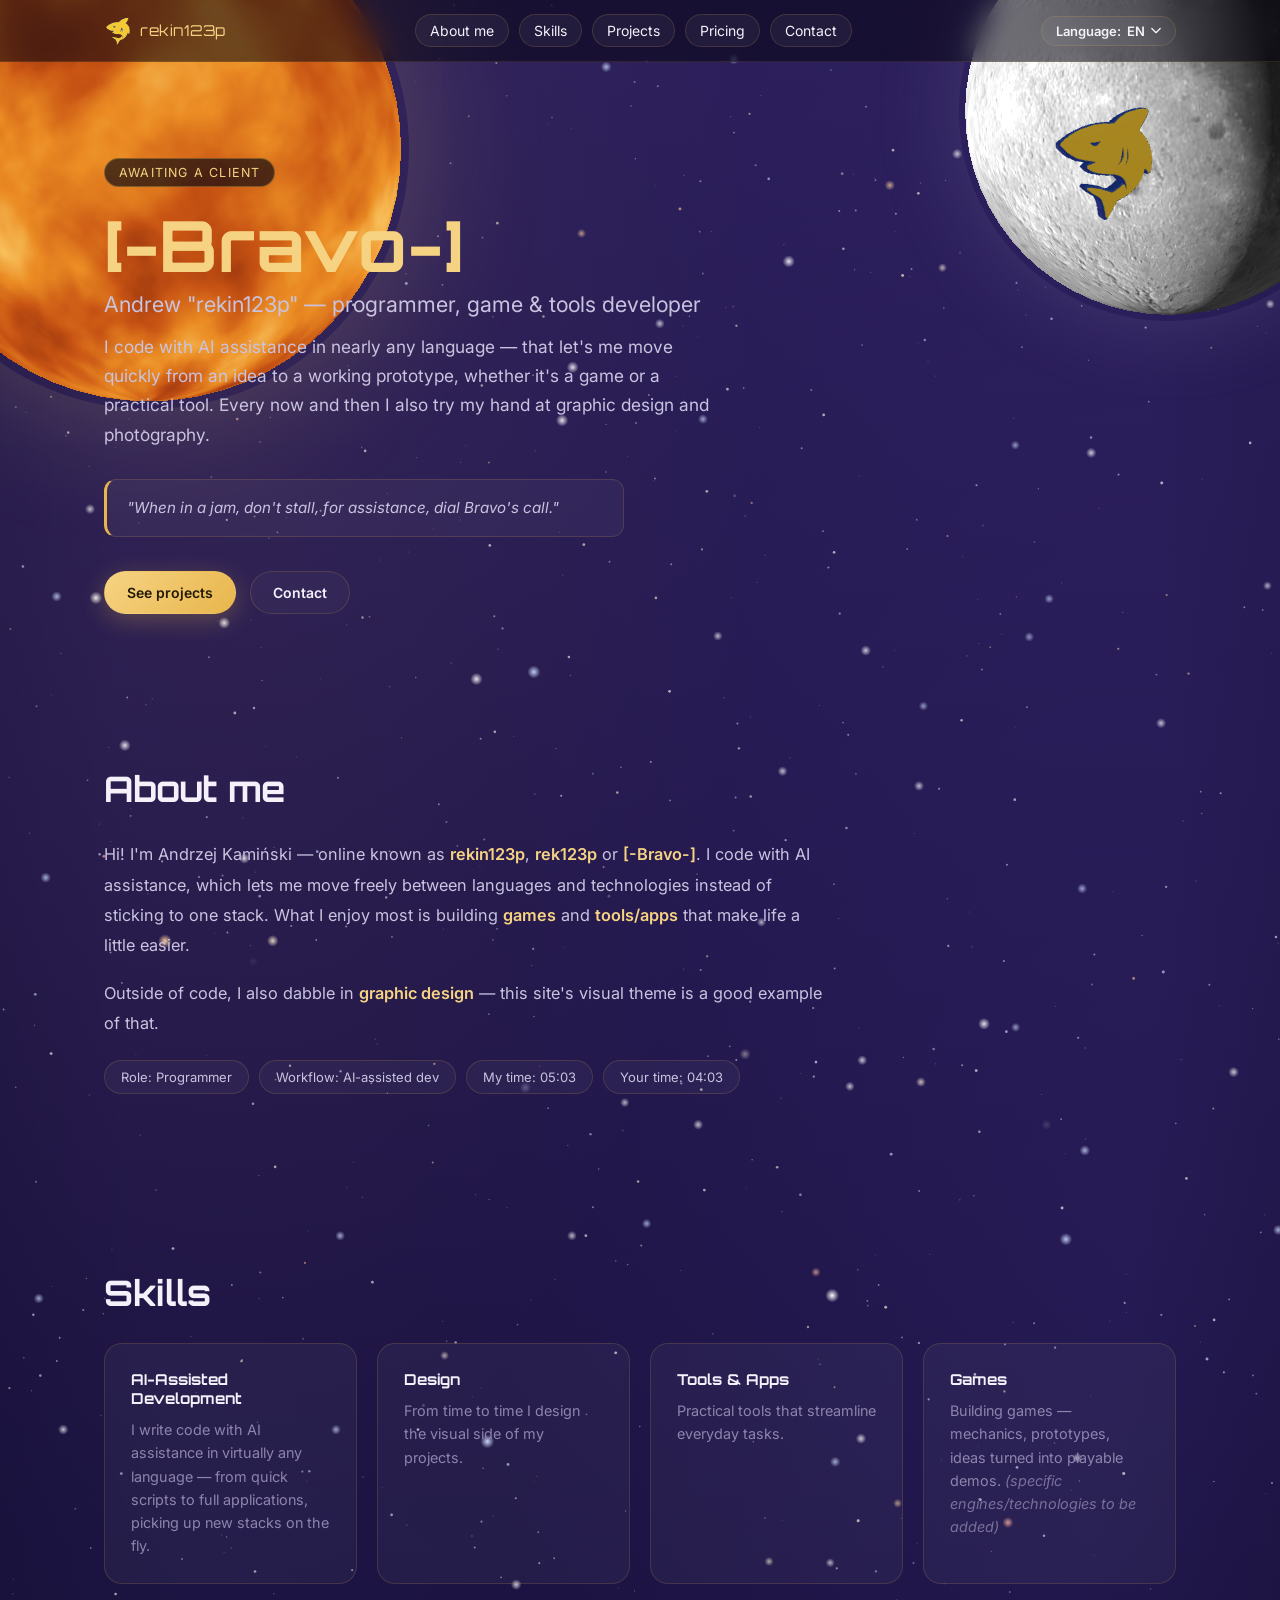
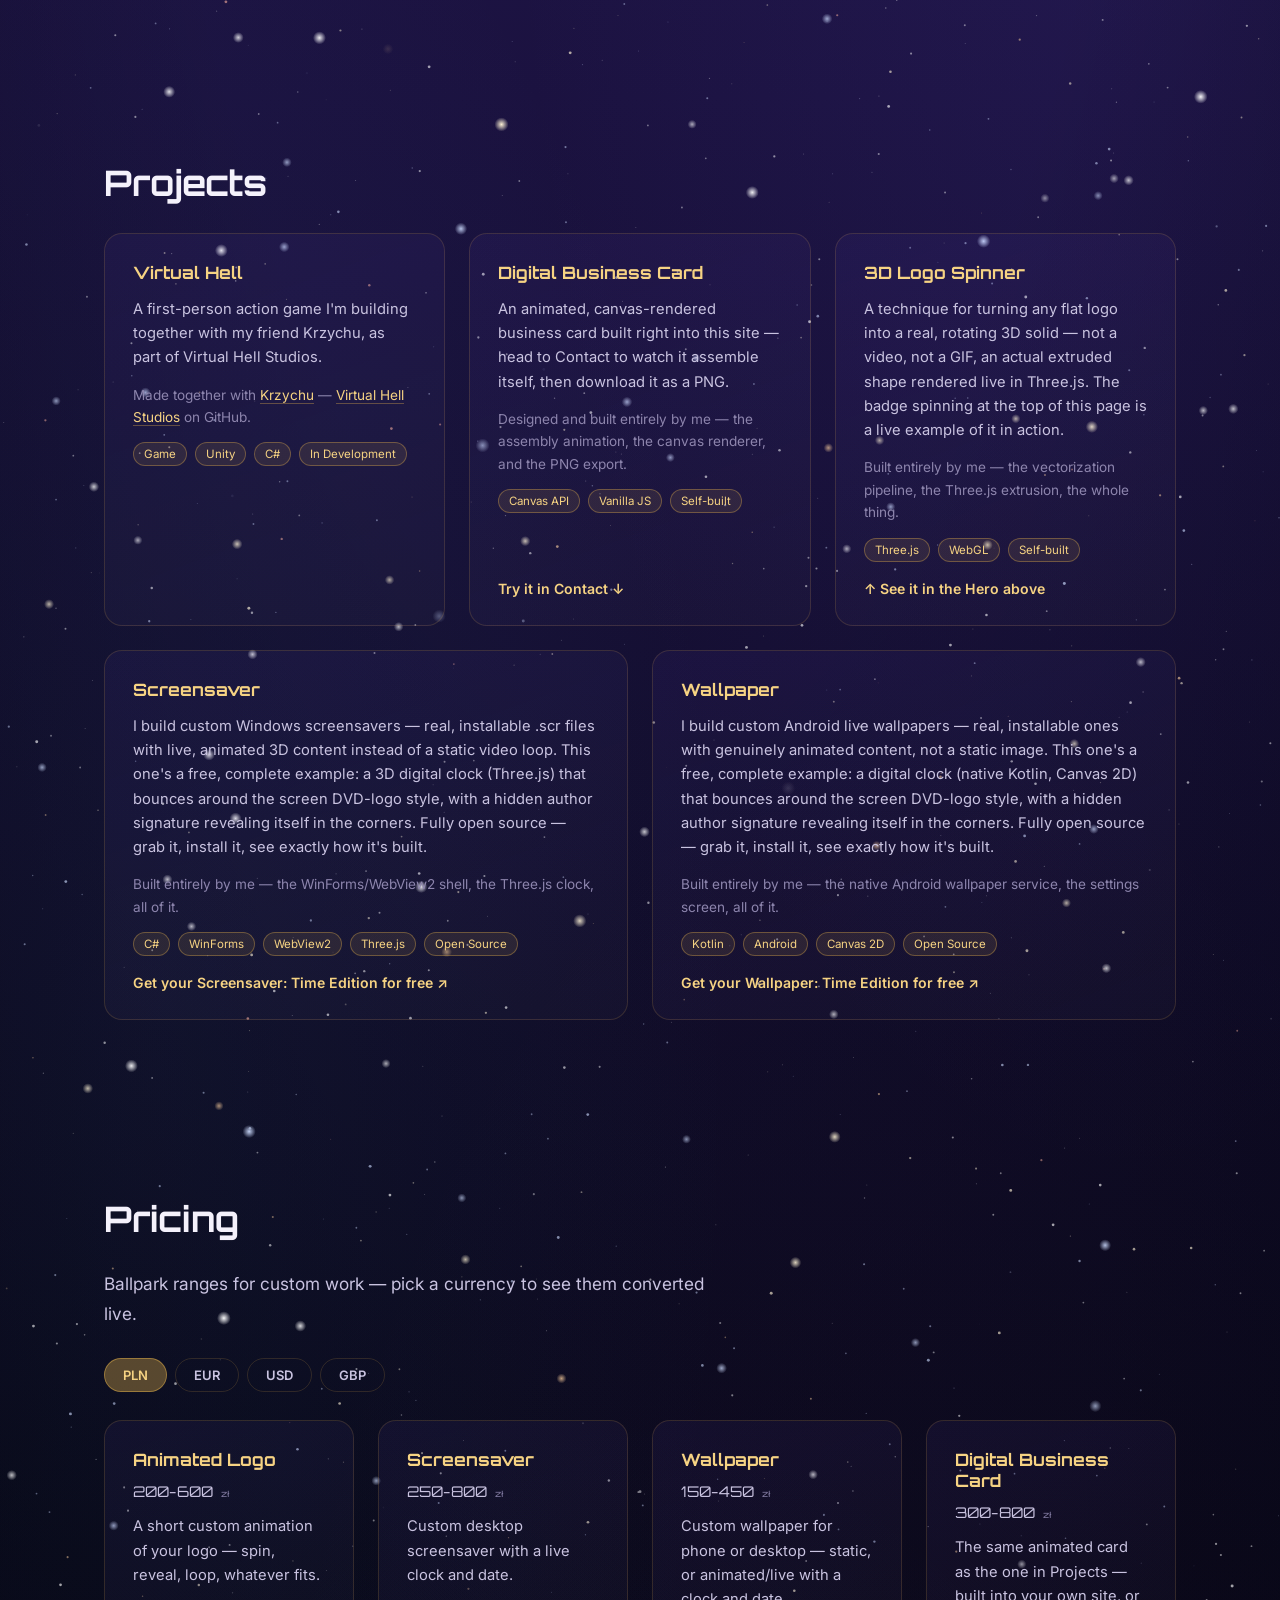
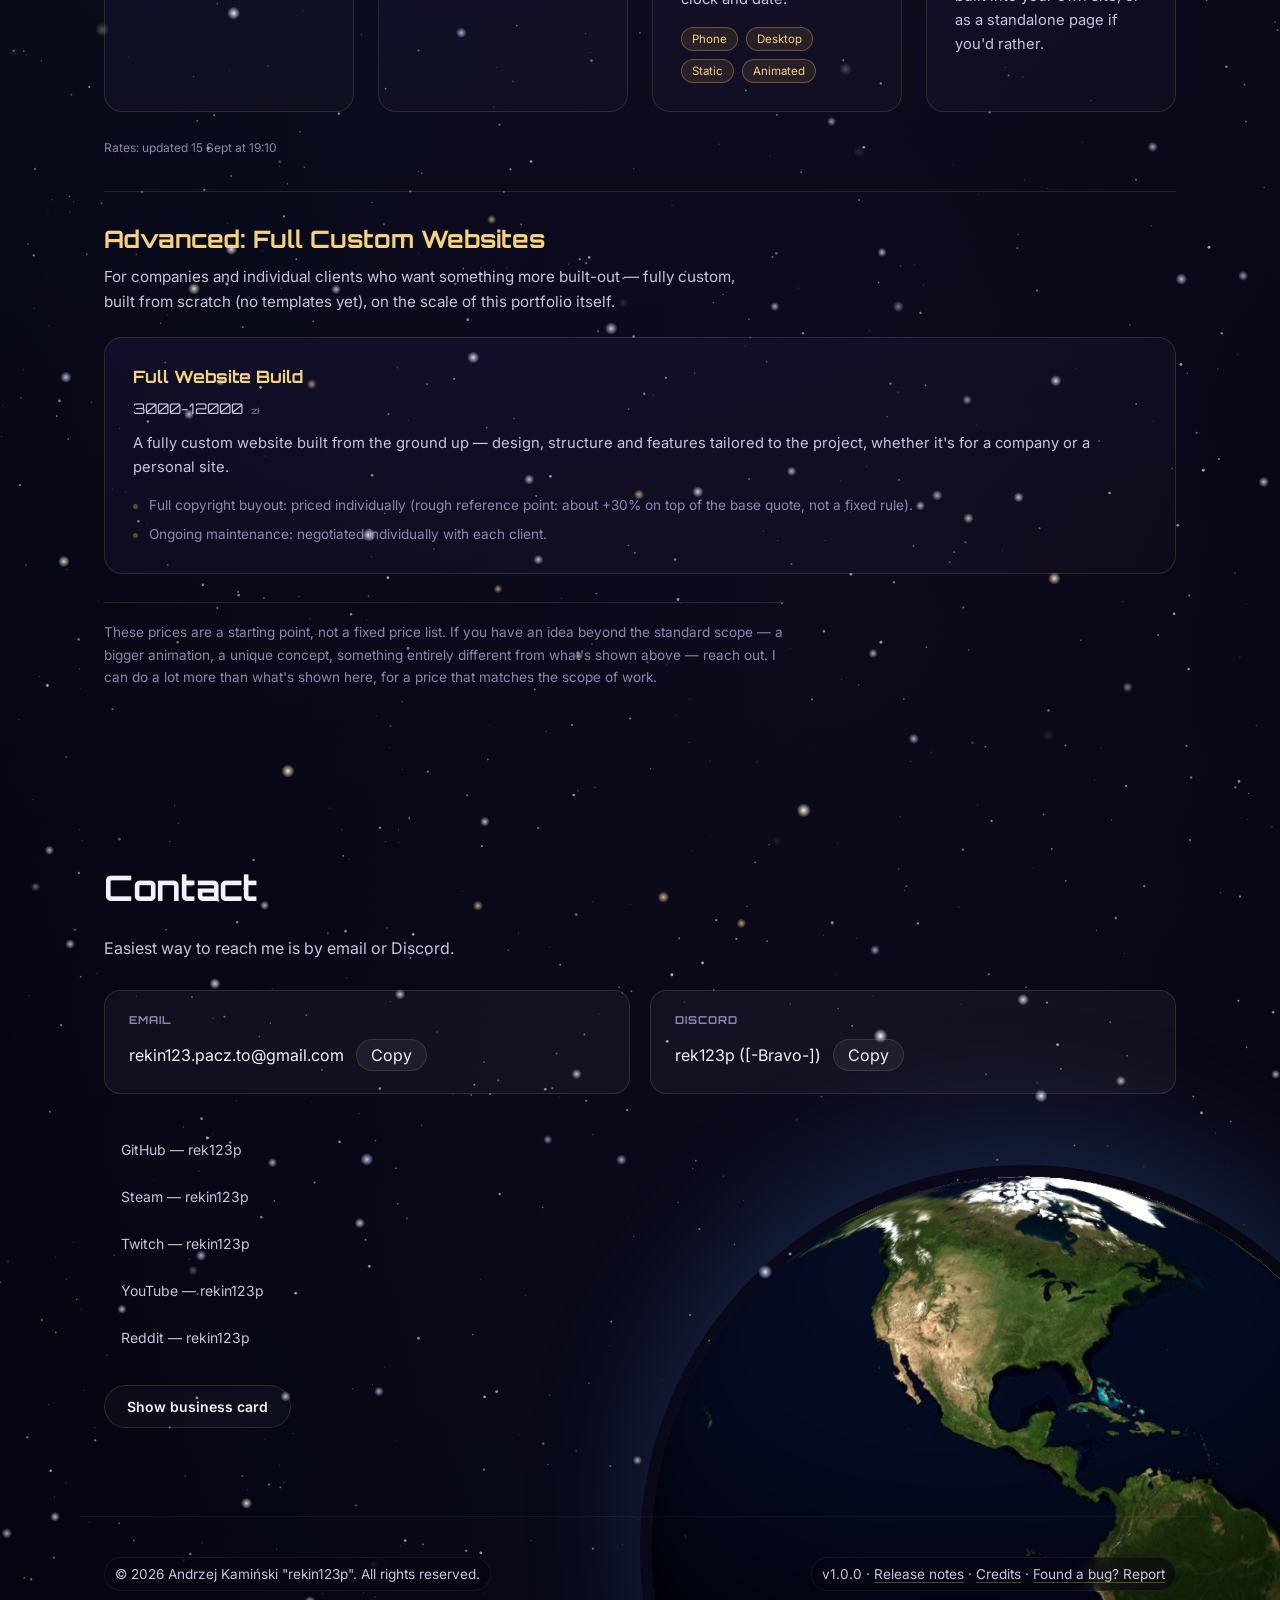
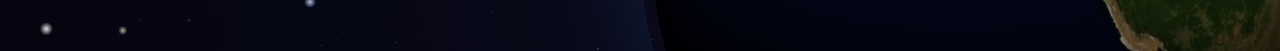
==== index.html @ ab38f577 "Initial commit: Portfolio v1.0.0" ====
<!DOCTYPE html>
<html lang="en">
<head>
    <meta charset="UTF-8" />
    <meta name="viewport" content="width=device-width, initial-scale=1" />
    <title>Portfolio - Andrzej Kamiński</title>

    <meta name="description" content="Andrzej Kamiński (rekin123p) — AI-assisted developer crafting games, tools, and custom animations. See projects, pricing, and get in touch." />

    <meta property="og:type" content="website" />
    <meta property="og:site_name" content="rekin123p" />
    <meta property="og:title" content="Portfolio - Andrzej Kamiński" />
    <meta property="og:description" content="Andrzej Kamiński (rekin123p) — AI-assisted developer crafting games, tools, and custom animations. See projects, pricing, and get in touch." />
    <meta property="og:url" content="TODO: docelowy URL Github Pages — uzupełnić przy wdrożeniu" />

    <meta name="twitter:card" content="summary" />
    <meta name="twitter:title" content="Portfolio - Andrzej Kamiński" />
    <meta name="twitter:description" content="Andrzej Kamiński (rekin123p) — AI-assisted developer crafting games, tools, and custom animations. See projects, pricing, and get in touch." />

    <link rel="preconnect" href="https://fonts.googleapis.com" />
    <link rel="preconnect" href="https://fonts.gstatic.com" />
    <link href="https://fonts.googleapis.com/css2?family=Orbitron:wght@500;700;800&family=Rubik:wght@500;700;800&family=Inter:wght@400;500;600;700&display=swap" rel="stylesheet" />

    <meta name="theme-color" content="#0b0a1e" />

    <link rel="icon" href="icons/favicon-32.png" sizes="32x32" type="image/png" />
    <link rel="icon" href="icons/favicon-64.png" sizes="64x64" type="image/png" />
    <link rel="apple-touch-icon" href="icons/apple-touch-icon.png" />

    <link rel="stylesheet" href="css/style.css" />
</head>
<body data-lang="en">

<div class="cosmic-bg" aria-hidden="true">
    <div class="cosmic-nebula"></div>
    <div class="cosmic-vignette"></div>
    <canvas class="cosmic-stars cosmic-stars--far"></canvas>
    <canvas class="cosmic-stars cosmic-stars-twinkle--far"></canvas>
    <canvas class="cosmic-stars cosmic-stars--mid"></canvas>
    <canvas class="cosmic-stars cosmic-stars-twinkle--mid"></canvas>
    <canvas class="cosmic-stars cosmic-stars--near"></canvas>
    <canvas class="cosmic-stars cosmic-stars-twinkle--near"></canvas>
    <div class="cosmic-sun"><div class="cosmic-sun__disc"></div><canvas class="cosmic-sun__webgl"></canvas></div>
    <div class="cosmic-moon"><div class="cosmic-moon__disc"></div><canvas class="cosmic-moon__webgl"></canvas></div>
    <div class="cosmic-earth"><div class="cosmic-earth__disc"></div><canvas class="cosmic-earth__webgl"></canvas></div>
</div>

<header>
    <nav>
        <div class="brand"><img src="icons/brand-logo.png" alt="" class="brand-icon" />rekin123p</div>
        <ul class="nav-links">
            <li><a href="#about" data-i18n="nav.about">About me</a></li>
            <li><a href="#skills" data-i18n="nav.skills">Skills</a></li>
            <li><a href="#projects" data-i18n="nav.projects">Projects</a></li>
            <li><a href="#pricing" data-i18n="nav.pricing">Pricing</a></li>
            <li><a href="#contact" data-i18n="nav.contact">Contact</a></li>
        </ul>
        <div class="lang-switch">
            <button id="langToggle" type="button" aria-haspopup="listbox" aria-expanded="false">
                <span data-i18n="nav.langLabel">Language:</span>
                <span id="langCurrent">EN</span>
                <svg class="lang-switch__caret" viewBox="0 0 12 8" aria-hidden="true">
                    <path d="M1 1l5 5 5-5" fill="none" stroke="currentColor" stroke-width="1.6" stroke-linecap="round" stroke-linejoin="round" />
                </svg>
            </button>
            <ul id="langMenu" class="lang-switch__menu" role="listbox" hidden></ul>
        </div>
    </nav>
</header>

<main>

    <section id="hero">
        <div class="hero-badge" aria-hidden="true">
            <canvas class="hero-badge__webgl"></canvas>
            <img class="hero-badge__fallback" src="icons/brand-logo.png" alt="" />
        </div>

        <span class="eyebrow" id="heroStatus" data-status="available" data-client="" data-client-url=""></span>

        <h1>
            [-Bravo-]
            <small data-i18n="hero.subtitle">Andrew "rekin123p" — programmer, game &amp; tools developer</small>
        </h1>

        <p class="lede" data-i18n="hero.lede">I code with AI assistance in nearly any language — that let's me move quickly from an idea to a working prototype, whether it's a game or a practical tool. Every now and then I also try my hand at graphic design and photography.</p>

        <blockquote class="quote-card">
            "When in a jam, don't stall, for assistance, dial Bravo's call."
        </blockquote>

        <div class="hero-actions">
            <a href="#projects" class="btn btn-primary" data-i18n="hero.ctaProjects"> See projects</a>
            <a href="#contact" class="btn btn-ghost" data-i18n="hero.ctaContact">Contact</a>
        </div>
    </section>

    <section id="about">
        <h2 data-i18n="about.heading">About me</h2>

        <p data-i18n="about.p1">Hi! I'm Andrzej Kamiński — online known as <strong>rekin123p</strong>, <strong>rek123p</strong> or <strong>[-Bravo-]</strong>. I code with AI assistance, which lets me move freely between languages and technologies instead of sticking to one stack. What I enjoy most is building <strong>games</strong> and <strong>tools/apps</strong> that make life a little easier.</p>

        <p data-i18n="about.p2">Outside of code, I also dabble in <strong>graphic design</strong> — this site's visual theme is a good example of that.</p>

        <ul class="stat-row">
            <li class="stat-chip" data-i18n="about.roleChip">Role: Programmer</li>
            <li class="stat-chip" data-i18n="about.workflowChip">Workflow: AI-assisted dev</li>
            <li class="stat-chip">
                <span data-i18n="about.myTimeLabel">My time:</span>
                <span id="myTime">—</span>
            </li>
            <li class="stat-chip">
                <span data-i18n="about.yourTimeLabel">Your time:</span>
                <span id="yourTime">—</span>
            </li>
        </ul>
    </section>

    <section id="skills">
        <h2 data-i18n="skills.heading">Skills</h2>

        <div class="skills-grid">
            <article class="skill-card">
                <h3 data-i18n="skills.ai.title">AI-Assisted Development</h3>
                <p data-i18n="skills.ai.desc">I write code with AI assistance in virtually any language — from quick scripts to full applications, picking up new stacks on the fly.</p>
            </article>

            <article class="skill-card">
                <h3 data-i18n="skills.design.title">Design</h3>
                <p data-i18n="skills.design.desc">From time to time I design the visual side of my projects.</p>
            </article>

            <article class="skill-card">
                <h3 data-i18n="skills.tools.title">Tools &amp; Apps</h3>
                <p data-i18n="skills.tools.desc">Practical tools that streamline everyday tasks.</p>
            </article>

            <article class="skill-card">
                <h3 data-i18n="skills.games.title">Games</h3>
                <p data-i18n="skills.games.desc">Building games — mechanics, prototypes, ideas turned into playable demos. <em>(specific engines/technologies to be added)</em></p>
            </article>
        </div>
    </section>

    <section id="projects">
        <h2 data-i18n="projects.heading">Projects</h2>

        <div class="projects-grid">
            <article class="project-card">
                <h3>Virtual Hell</h3>
                <p data-i18n="projects.virtualHell.desc">A first-person action game I'm building together with my friend Krzychu, as part of Virtual Hell Studios.</p>
                <p class="credit" data-i18n="projects.virtualHell.credit">Made together with <a href="https://trocheowojtku.rf.gd/" target="_blank" rel="noopener">Krzychu</a> — <a href="https://github.com/Virtual-Hell-Studios" target="_blank" rel="noopener">Virtual Hell Studios</a> on GitHub.</p>
                <ul class="tag-row">
                    <li class="tag" data-i18n="projects.virtualHell.tagGame">Game</li>
                    <li class="tag">Unity</li>
                    <li class="tag">C#</li>
                    <li class="tag" data-i18n="projects.virtualHell.tagStatus">In Development</li>
                </ul>
            </article>

            <article class="project-card">
                <h3 data-i18n="projects.bizCard.title">Digital Business Card</h3>
                <p data-i18n="projects.bizCard.desc">An animated, canvas-rendered business card built right into this site — head to Contact to watch it assemble itself, then download it as a PNG.</p>
                <p class="credit" data-i18n="projects.bizCard.credit">Designed and built entirely by me — the assembly animation, the canvas renderer, and the PNG export.</p>
                <ul class="tag-row">
                    <li class="tag">Canvas API</li>
                    <li class="tag">Vanilla JS</li>
                    <li class="tag" data-i18n="projects.bizCard.tagSelf">Self-built</li>
                </ul>
                <a href="#contact" class="project-card__cta" data-i18n="projects.bizCard.cta">Try it in Contact ↓</a>
            </article>

            <article class="project-card">
                <h3 data-i18n="projects.logoSpinner.title">3D Logo Spinner</h3>
                <p data-i18n="projects.logoSpinner.desc">A technique for turning any flat logo into a real, rotating 3D solid — not a video, not a GIF, an actual extruded shape rendered live in Three.js. The badge spinning at the top of this page is a live example of it in action.</p>
                <p class="credit" data-i18n="projects.logoSpinner.credit">Built entirely by me — the vectorization pipeline, the Three.js extrusion, the whole thing.</p>
                <ul class="tag-row">
                    <li class="tag">Three.js</li>
                    <li class="tag">WebGL</li>
                    <li class="tag" data-i18n="projects.logoSpinner.tagSelf">Self-built</li>
                </ul>
                <a href="#hero" class="project-card__cta" data-i18n="projects.logoSpinner.cta">↑ See it in the Hero above</a>
            </article>

            <article class="project-card">
                <h3 data-i18n="projects.screensaver.title">Screensaver</h3>
                <p data-i18n="projects.screensaver.desc">I build custom Windows screensavers — real, installable .scr files with live, animated 3D content instead of a static video loop. This one's a free, complete example: a 3D digital clock (Three.js) that bounces around the screen DVD-logo style, with a hidden author signature revealing itself in the corners. Fully open source — grab it, install it, see exactly how it's built.</p>
                <p class="credit" data-i18n="projects.screensaver.credit">Built entirely by me — the WinForms/WebView2 shell, the Three.js clock, all of it.</p>
                <ul class="tag-row">
                    <li class="tag">C#</li>
                    <li class="tag">WinForms</li>
                    <li class="tag">WebView2</li>
                    <li class="tag">Three.js</li>
                    <li class="tag" data-i18n="projects.screensaver.tagOpenSource">Open Source</li>
                </ul>
                <a href="https://github.com/rek123p/Screensaver-Time-edition---stock" target="_blank" rel="noopener" class="project-card__cta" data-i18n="projects.screensaver.cta"> Get your Screensaver: Time Edition for free ↗</a>
            </article>

            <article class="project-card">
                <h3 data-i18n="projects.wallpaper.title">Wallpaper</h3>
                <p data-i18n="projects.wallpaper.desc">I build custom Android live wallpapers — real, installable ones with genuinely animated content, not a static image. This one's a free, complete example: a digital clock (native Kotlin, Canvas 2D) that bounces around the screen DVD-logo style, with a hidden author signature revealing itself in the corners. Fully open source — grab it, install it, see exactly how it's built.</p>
                <p class="credit" data-i18n="projects.wallpaper.credit">Built entirely by me — the native Android wallpaper service, the settings screen, all of it.</p>
                <ul class="tag-row">
                    <li class="tag">Kotlin</li>
                    <li class="tag">Android</li>
                    <li class="tag">Canvas 2D</li>
                    <li class="tag" data-i18n="projects.wallpaper.tagOpenSource">Open Source</li>
                </ul>
                <a href="https://github.com/rek123p/Wallpaper-Time-Edition---stock" target="_blank" rel="noopener" class="project-card__cta" data-i18n="projects.wallpaper.cta">Get your Wallpaper: Time Edition for free ↗</a>
            </article>
        </div>
    </section>

    <section id="pricing">
        <h2 data-i18n="pricing.heading">Pricing</h2>
        <p class="lede" data-i18n="pricing.lede">Ballpark ranges for custom work — pick a currency to see them converted live.</p>

        <div class="currency-switch" role="group" aria-label="Currency">
            <button type="button" class="currency-btn is-active" data-currency="PLN">PLN</button>
            <button type="button" class="currency-btn" data-currency="EUR">EUR</button>
            <button type="button" class="currency-btn" data-currency="USD">USD</button>
            <button type="button" class="currency-btn" data-currency="GBP">GBP</button>
        </div>

        <div class="pricing-grid">
            <article class="pricing-card">
                <h3 data-i18n="pricing.logo.title">Animated Logo</h3>
                <p class="pricing-card__range" data-price-min="200" data-price-max="600">
                    <span class="price-min">200</span>-<span class="price-max">600</span> <span class="price-currency">zł</span>
                </p>
                <p data-i18n="pricing.logo.desc">A short custom animation of your logo — spin, reveal, loop, whatever fits.</p>
            </article>

            <article class="pricing-card">
                <h3 data-i18n="pricing.screensaver.title">Screensaver</h3>
                <p class="pricing-card__range" data-price-min="250" data-price-max="800">
                    <span class="price-min">250</span>-<span class="price-max">800</span> <span class="price-currency">zł</span>
                </p>
                <p data-i18n="pricing.screensaver.desc">Custom desktop screensaver with a live clock and date.</p>
            </article>

            <article class="pricing-card">
                <h3 data-i18n="pricing.wallpaper.title">Wallpaper</h3>
                <p class="pricing-card__range" data-price-min="150" data-price-max="450">
                    <span class="price-min">150</span>-<span class="price-max">450</span> <span class="price-currency">zł</span>
                </p>
                <p data-i18n="pricing.wallpaper.desc">Custom wallpaper for phone or desktop — static, or animated/live with a clock and date.</p>
                <ul class="tag-row">
                    <li class="tag" data-i18n="pricing.wallpaper.tagPhone">Phone</li>
                    <li class="tag" data-i18n="pricing.wallpaper.tagDesktop">Desktop</li>
                    <li class="tag" data-i18n="pricing.wallpaper.tagStatic">Static</li>
                    <li class="tag" data-i18n="pricing.wallpaper.tagAnimated">Animated</li>
                </ul>
            </article>

            <article class="pricing-card">
                <h3 data-i18n="pricing.bizCard.title">Digital Business Card</h3>
                <p class="pricing-card__range" data-price-min="300" data-price-max="800">
                    <span class="price-min">300</span>-<span class="price-max">800</span> <span class="price-currency">zł</span>
                </p>
                <p data-i18n="pricing.bizCard.desc">The same animated card as the one in Projects — built into your own site, or as a standalone page if you'd rather.</p>
            </article>
        </div>

        <p class="pricing-updated">
            <span data-i18n="pricing.updatedLabel">Rates:</span>
            <span id="pricingUpdated">—</span>
        </p>

        <div class="pricing-tier pricing-tier--advanced">
            <h3 class="pricing-tier__heading" data-i18n="pricing.advanced.heading">Advanced: Full Custom Websites</h3>
            <p class="pricing-tier__lede" data-i18n="pricing.advanced.lede">For companies and individual clients who want something more built-out — fully custom, built from scratch (no templates yet), on the scale of this portfolio itself.</p>

            <div class="pricing-grid">
                <article class="pricing-card">
                    <h3 data-i18n="pricing.webpage.title">Full Website Build</h3>
                    <p class="pricing-card__range" data-price-min="3000" data-price-max="12000">
                        <span class="price-min">3000</span>-<span class="price-max">12000</span> <span class="price-currency">zł</span>
                    </p>
                    <p data-i18n="pricing.webpage.desc">A fully custom website built from the ground up — design, structure and features tailored to the project, whether it's for a company or a personal site.</p>
                    <ul class="pricing-extras">
                        <li data-i18n="pricing.webpage.rights">Full copyright buyout: priced individually (rough reference point: about +30% on top of the base quote, not a fixed rule).</li>
                        <li data-i18n="pricing.webpage.maintenance">Ongoing maintenance: negotiated individually with each client.</li>
                    </ul>
                </article>
            </div>
        </div>

        <p class="pricing-disclaimer" data-i18n="pricing.disclaimer">These prices are a starting point, not a fixed price list. If you have an idea beyond the standard scope — a bigger animation, a unique concept, something entirely different from what's shown above — reach out. I can do a lot more than what's shown here, for a price that matches the scope of work.</p>
    </section>

    <section id="contact">
        <h2 data-i18n="contact.heading">Contact</h2>
        <p data-i18n="contact.lede">Easiest way to reach me is by email or Discord.</p>

        <div class="contact-grid">
            <div class="contact-item">
                <h3>Email</h3>
                <a href="mailto:rekin123.pacz.to@gmail.com">rekin123.pacz.to@gmail.com</a>
                <button class="copy-btn" type="button" data-copy="rekin123.pacz.to@gmail.com">
                    <span data-i18n="common.copy">Copy</span>
                </button>
            </div>
            <div class="contact-item">
                <h3>Discord</h3>
                <span><a href="https://discord.com/users/767630233926762526" target="_blank" rel="noopener">rek123p ([-Bravo-])</a></span>
                <button class="copy-btn" type="button" data-copy="rek123p">
                    <span data-i18n="common.copy">Copy</span>
                </button>
            </div>
        </div>

        <ul class="social-list">
            <li><a href="https://github.com/rek123p" target="_blank" rel="noopener">GitHub — rek123p</a></li>
            <li><a href="https://steamcommunity.com/profiles/76561199148926524/" target="_blank" rel="noopener">Steam — rekin123p</a></li>
            <li><a href="https://twitch.tv/rekin123p" target="_blank" rel="noopener">Twitch — rekin123p</a></li>
            <li><a href="https://youtube.com/@rekin123p" target="_blank" rel="noopener">YouTube — rekin123p</a></li>
            <li><a href="https://reddit.com/user/rekin123p" target="_blank" rel="noopener">Reddit — rekin123p</a></li>
        </ul>

        <button type="button" class="btn btn-ghost business-card-trigger" id="showCardBtn" data-i18n="contact.showCard">Show business card</button>
    </section>

</main>

<div class="card-modal" id="cardModal" hidden>
    <div class="card-modal__backdrop" data-card-close></div>
    <div class="card-modal__panel">
        <button type="button" class="card-modal__close" data-card-close aria-label="Close">&times;</button>

        <div class="biz-card" id="bizCard">
            <div class="biz-card__piece biz-card__bg"></div>
            <img class="biz-card__piece biz-card__logo" src="icons/icon-512.png" alt="">
            <div class="biz-card__piece biz-card__name">
                <span class="biz-card__fullname">Andrzej Kamiński</span>
                <span class="biz-card__handle">rekin123p</span>
            </div>
            <div class="biz-card__piece biz-card__contact">
                <span>+48 663 842 868</span>
                <span>rekin123.pacz.to@gmail.com</span>
                <span>Discord: rek123p</span>
            </div>
            <ul class="biz-card__piece biz-card__tags">
                <li data-i18n="card.tag.ai">AI-assisted dev</li>
                <li data-i18n="card.tag.tools">Tools &amp; apps</li>
                <li data-i18n="card.tag.design">Design &amp; motion</li>
                <li data-i18n="card.tag.games">Games</li>
            </ul>
        </div>

        <button type="button" class="btn btn-primary card-modal__download" id="downloadCardBtn" data-i18n="card.download">Download</button>
    </div>
</div>

<footer>
    <div class="footer-inner">
        <p>
            © <span id="year">2026</span> Andrzej Kamiński "rekin123p".
            <span data-i18n="footer.rights">All rights reserved.</span>
        </p>
        <p>
            <span class="footer-version">v1.0.0</span>
            ·
            <a href="changelog.html?project=site" data-i18n="footer.siteChangelog">Release notes</a>
            ·
            <a href="credits.html" data-i18n="footer.credits">Credits</a>
            ·
            <a href="#contact" data-i18n="footer.reportBug">Found a bug? Report</a>
        </p>
    </div>
</footer>

<script src="js/app.js"></script>
<script type="module" src="js/cosmic-webgl.js"></script>
<script src="js/shark-logo-shapes.js"></script>
<script type="module" src="js/shark-logo.js"></script>
</body>
</html>
---- css/style.css ----
:root {
    --bg-0: #060512;
    --bg-1: #0b0a1e;
    --bg-2: #1b1240;
    --bg-3: #2c1f5c;

    --gold: #e8b64c;
    --gold-bright: #f6d383;
    --gold-dim: rgba(232, 182, 76, 0.35);

    --text-0: #f4f1fb;
    --text-1: #c9c3e0;
    --text-2: #8d85ad;

    --card-bg: rgba(255, 255, 255, 0.04);
    --card-border: rgba(232, 182, 76, 0.16);
    --card-border-hover: rgba(232, 182, 76, 0.45);

    --font-head: "Orbitron", "Rubik", sans-serif;
    --font-body: "Inter", -apple-system, BlinkMacSystemFont, "Segoe UI", sans-serif;

    color-scheme: dark;
}

* {
    box-sizing: border-box;
    margin: 0;
    padding: 0;
}

html {
    scroll-behavior: smooth;
}

body {
    position: relative;
    font-family: var(--font-body);
    color: var(--text-0);
    min-height: 100vh;
    -webkit-font-smoothing: antialiased;
    background: linear-gradient(180deg, var(--bg-3) 0%, var(--bg-2) 35%, var(--bg-1) 65%, var(--bg-0) 100%);
}

/* =========================================================
   Cosmic background (sun / moon / stars / earth)
   Full-page-height layer, positioned behind all content.
   ========================================================= */

.cosmic-bg {
    position: absolute;
    top: 0;
    left: 0;
    right: 0;
    bottom: 0;
    z-index: -1;
    overflow: hidden;
    pointer-events: none;
}

/* Nebula — soft, low-opacity colour washes behind the stars. Breaks up the
   flat two-tone gradient with a bit of depth/richness, loosely tied to the
   nearby bodies (a warm wash near the sun's corner, cool blue near earth). */
.cosmic-nebula {
    position: absolute;
    top: 0;
    left: 0;
    width: 100%;
    height: 100%;
    background-image: radial-gradient(
        ellipse 60% 35% at 18% 8%,
        rgba(232, 182, 76, 0.05),
        transparent 70%
    ), radial-gradient(ellipse 70% 45% at 88% 26%, rgba(94, 74, 200, 0.1), transparent 70%),
    radial-gradient(ellipse 65% 40% at 12% 55%, rgba(56, 140, 168, 0.07), transparent 70%),
    radial-gradient(ellipse 80% 50% at 72% 82%, rgba(150, 70, 150, 0.06), transparent 70%),
    radial-gradient(ellipse 90% 55% at 50% 100%, rgba(60, 100, 200, 0.08), transparent 70%);
}

/* Vignette — very subtle darkening toward the far edges, so the space
   around the lit corners/content reads as endless dark rather than a flat
   painted backdrop. */
.cosmic-vignette {
    position: absolute;
    top: 0;
    left: 0;
    width: 100%;
    height: 100%;
    background: radial-gradient(
        ellipse 90% 70% at 50% 15%,
        transparent 45%,
        rgba(2, 2, 10, 0.4) 100%
    );
}

/* Sun — peeks from the top-left corner of the whole page. Outer element
   handles position/size/glow + a slow float; the inner disc carries the
   texture and rotates on its own (so the two motions don't fight over the
   same `transform`). */
.cosmic-sun {
    position: absolute;
    --d: clamp(260px, 42vw, 520px);
    top: calc(var(--d) * -0.214);
    left: calc(var(--d) * -0.214);
    width: var(--d);
    height: var(--d);
    border-radius: 50%;
    box-shadow: 0 0 140px rgba(246, 211, 131, 0.22);
    animation: cosmic-float 7s ease-in-out infinite,
    sun-pulse 5s ease-in-out infinite;
    will-change: transform;
}

.cosmic-sun__disc {
    position: absolute;
    inset: 0;
    border-radius: 50%;
    background-image: url("../data/images/sun.png");
    background-size: cover;
    background-position: center;
}

.cosmic-sun__webgl {
    position: absolute;
    inset: 0;
    width: 100%;
    height: 100%;
    border-radius: 50%;
    display: none;
}

/* Moon — peeks from the top-right corner, plae * faint craters */
.cosmic-moon {
    position: absolute;
    --d: clamp(200px, 34vw, 420px);
    top: calc(var(--d) * -0.235);
    right: calc(var(--d) * -0.235);
    width: var(--d);
    height: var(--d);
    border-radius: 50%;
    box-shadow: 0 0 90px rgba(200, 200, 230, 0.15);
    animation: cosmic-float 9s ease-in-out infinite -2s;
    will-change: transform;
}

.cosmic-moon__disc {
    position: absolute;
    inset: 0;
    border-radius: 50%;
    background-image: url("../data/images/moon.png");
    background-size: cover;
    background-position: center;
}

.cosmic-moon__webgl {
    position: absolute;
    inset: 0;
    width: 100%;
    height: 100%;
    border-radius: 50%;
    display: none;
}

/* Earth — peeks from the very bottom of the whole page */
.cosmic-earth {
    position: absolute;
    --d: clamp(340px, 60vw, 780px);
    bottom: calc(var(--d) * -0.367);
    left: 50%;
    width: var(--d);
    height: var(--d);
    border-radius: 50%;
    box-shadow: 0 -40px 120px rgba(70, 130, 220, 0.22);
    animation: earth-float 8s ease-in-out infinite -3s;
    will-change: transform;
}

.cosmic-earth__disc {
    position: absolute;
    inset: 0;
    border-radius: 50%;
    background-image: url("../data/images/earth.png");
    background-size: cover;
    background-position: center;
}

.cosmic-earth__webgl {
    position: absolute;
    inset: 0;
    width: 100%;
    height: 100%;
    border-radius: 50%;
    display: none;
}

/* Real 3D rendering (js/cosmic-webgl.js) — added once WebGL is confirmed
   working, so the sphere gets a live, correctly-lit rotation instead of a
   flat spinning photo.  Falls back to the __disc images above whenever
   WebGL isn't available, fails to init, or loses its context later. */
html.cosmic-webgl-active .cosmic-sun__webgl,
html.cosmic-webgl-active .cosmic-moon__webgl,
html.cosmic-webgl-active .cosmic-earth__webgl {
    display: block;
}

html.cosmic-webgl-active .cosmic-sun__disc,
html.cosmic-webgl-active .cosmic-moon__disc,
html.cosmic-webgl-active .cosmic-earth__disc {
    display: none;
}

/* Shared idle-motion keyframes for the three bodies. Rotation is slow
   enough (minutes per revolution) that the baked-in lighting direction
   never visibly drifts out of sync during a normal visit. */
@keyframes cosmic-float {
    0%,
    100% {
        transform: translateY(0);
    }
    50% {
        transform: translateY(-9px);
    }
}

@keyframes earth-float {
    0%,
    100% {
        transform: translateX(-50%) translateY(0);
    }
    50% {
        transform: translateX(-50%) translateY(-11px);
    }
}

@keyframes cosmic-spin {
    from {
        transform: rotate(0deg);
    }
    to {
        transform: rotate(360deg);
    }
}

@keyframes sun-pulse {
    0%,
    100% {
        box-shadow: 0 0 140px rgba(246, 211, 131, 0.22);
    }
    50% {
        box-shadow: 0 0 170px rgba(246, 211, 131, 0.32);
    }
}

/* Stars — three parallax depth layers, each split into a static canvas
   (drawn once, most of the stars) and a twinkle canvas (the small animated
   subset, redrawn on an interval) so the recurring redraw only ever
   touches the few stars that actually change. Sizing/position: full page
   height, same as .cosmic-bg itself. Drawn/managed by js/app.js. */
.cosmic-stars {
    position: absolute;
    top: 0;
    left: 0;
    width: 100%;
    height: 100%;
    display: block;
    will-change: transform;
}

/* Where supported, the scroll-position transform itself runs natively on
   the compositor (no JS involved per frame at all) via a scroll-linked
   CSS animation — js/app.js only computes the --parallax-end endpoint.
   Browsers without support keep the JS/rAF fallback in app.js instead. */
@supports (animation-timeline: scroll()) {
    .cosmic-stars {
        animation-name: star-parallax;
        animation-timeline: scroll(root block);
        animation-fill-mode:both;
        animation-timing-function: linear;
    }

    @keyframes star-parallax {
        from {
            transform: translateY(0);
        }
        to {
            transform: translateY(var(--parallax-end, 0px));
        }
    }
}

/* Browsers without native scroll-linked animations use the JS/rAF fallback
   in app.js instead (see CSS_PARALLAX_SUPPORTED there). That fallback needs
   `position: fixed` here so it can move these canvases with one full,
   self-contained transform per frame (see updateStarParallax()) instead of
   layering a JS-computed delta on top of the browser's own native scroll —
   mixing those two was the cause of the one-frame "seam" on old Firefox,
   since the native part moved instantly with scroll while the JS part
   lagged by up to a frame behind it. */
@supports not (animation-timeline: scroll()) {
    .cosmic-stars {
        position: fixed;
    }
}

a {
    color: inherit;
    text-decoration: none;
}

img {
    max-width: 100%;
    display: block;
}

/* Header / nav */

header {
    position: sticky;
    top: 0;
    z-index: 50;
    backdrop-filter: blur(14px);
    background: rgba(6, 5, 18, 0.55);
    border-bottom: 1px solid rgba(232, 182, 76, 0.12);
}

header nav {
    display: flex;
    align-items: center;
    justify-content: space-between;
    gap: 20px;
    max-width: 1120px;
    margin: 0 auto;
    padding: 14px 24px;
    flex-wrap: wrap;
}

.brand {
    display: flex;
    align-items: center;
    gap: 8px;
    font-family: var(--font-head);
    font-size: 15px;
    letter-spacing: 0.5px;
    color: var(--gold-bright);
}

.brand-icon {
    width: 28px;
    height: 28px;
    border-radius: 8px;
    object-fit: cover;
    flex-shrink: 0;
}

.nav-links {
    display: flex;
    gap: 10px;
    list-style: none;
    font-size: 14px;
}

.nav-links a {
    display: inline-block;
    padding: 7px 14px;
    border-radius: 999px;
    color: var(--text-0);
    background: rgba(255, 255, 255, 0.05);
    border: 1px solid var(--card-border);
    transition: color 0.2s, border-color 0.2s, background 0.2s;
}
.nav-links a:hover {
    color: var(--gold-bright);
    border-color: var(--card-border-hover);
    background: rgba(255, 255, 255, 0.08);
}

.lang-switch {
    position: relative;
}

#langToggle {
    display: inline-flex;
    align-items: center;
    gap: 6px;
    background: rgba(255, 255, 255, 0.04);
    border: 1px solid var(--card-border);
    color: var(--text-0);
    border-radius: 999px;
    padding: 6px 14px;
    font-family: var(--font-body);
    font-size: 13px;
    font-weight: 600;
    cursor: pointer;
    transition: border-color 0.2s, color 0.2s, background 0.2s;
}
#langToggle:hover {
    border-color: var(--card-border-hover);
    color: var(--gold-bright);
    background: rgba(255, 255, 255, 0.06);
}

.lang-switch__caret {
    width: 10px;
    height: 10px;
    transition: transform 0.15s ease;
}

#langToggle[aria-expanded="true"] .lang-switch__caret {
    transform: rotate(180deg);
}

.lang-switch__menu {
    position: absolute;
    top: calc(100% + 8px);
    right: 0;
    min-width: 140px;
    list-style: none;
    background: var(--bg-1);
    border: 1px solid var(--card-border);
    border-radius: 12px;
    padding: 6px;
    box-shadow: 0 12px 30px rgba(2, 2, 10, 0.45);
    z-index: 60;
}

.lang-switch__menu button {
    display: block;
    width: 100%;
    text-align: left;
    background: none;
    border: none;
    color: var(--text-1);
    font-family: var(--font-body);
    font-size: 13px;
    padding: 8px 10px;
    border-radius: 8px;
    cursor: pointer;
    transition: background 0.15s, color 0.15s;
}

.lang-switch__menu button:hover,
.lang-switch__menu button[aria-selected="true"] {
    background: rgba(232, 182, 76, 0.1);
    color: var(--gold-bright);
}

/* Hero */

#hero {
    position: relative;
    max-width: 1120px;
    margin: 0 auto;
    padding: 96px 24px 64px;
    overflow: hidden;
}

.hero-badge {
    position: absolute;
    top: 28px;
    right: 24px;
    width: clamp(84px, 12vw, 140px);
    height: clamp(84px, 12vw, 140px);
    z-index: 2;
}

.hero-badge__webgl {
    display: block;
    width: 100%;
    height: 100%;
}

.hero-badge__fallback {
    display: none;
    width: 100%;
    height: 100%;
    object-fit: contain;
}

.hero-badge--fallback .hero-badge__webgl {
    display: none;
}

.hero-badge--fallback .hero-badge__fallback {
    display: block;
    animation: hero-badge-spin 6s linear infinite;
}

@keyframes hero-badge-spin {
    from { transform: perspective(600px) rotateY(0deg); }
    to   { transform: perspective(600px) rotateY(360deg); }
}

@media (prefers-reduced-motion: reduce) {
    .hero-badge--fallback .hero-badge__fallback {
        animation: none;
    }
}

.eyebrow {
    display:inline-flex;
    align-items: center;
    gap: 8px;
    font-size: 12.5px;
    letter-spacing: 1.2px;
    text-transform: uppercase;
    color: var(--gold-bright);
    background: rgba(6, 5, 18, 0.65);
    border: 1px solid var(--gold-dim);
    padding: 6px 14px;
    border-radius: 999px;
    margin-bottom: 22px;
}

.eyebrow a {
    text-decoration: underline;
    text-decoration-color: var(--gold-dim);
    text-underline-offset: 2px;
}
.eyebrow a:hover {
    text-decoration-color: currentColor;
}

#hero h1 {
    font-family: var(--font-head);
    font-size: clamp(2.4rem, 6vw, 4.4rem);
    line-height: 1.05;
    margin: 0 0 16px;
    color: var(--gold-bright);
}

#hero h1 small {
    display: block;
    font-family: var(--font-body);
    font-size: clamp(1rem, 2.4vw, 1.35rem);
    color: var(--text-1);
    font-weight: 400;
    margin-top: 10px;
}

.lede {
    max-width: 620px;
    color: var(--text-1);
    font-size: 1.08rem;
    line-height: 1.7;
    margin-bottom: 30px;
}

.quote-card {
    max-width: 520px;
    background: var(--card-bg);
    border: 1px solid var(--card-border);
    border-left: 3px solid var(--gold);
    border-radius: 12px;
    padding: 16px 20px;
    margin-bottom: 34px;
    font-style: italic;
    color: var(--text-1);
    font-size: 0.95rem;
    line-height: 1.6;
}

.quote-card cite {
    display: block;
    margin-top: 6px;
    color: var(--gold-bright);
    font-style: normal;
    font-weight: 600;
}

.hero-actions {
    display: flex;
    flex-wrap: wrap;
    gap: 14px;
}

.btn {
    display: inline-flex;
    align-items: center;
    gap: 8px;
    padding: 12px 22px;
    border-radius: 999px;
    font-size: 14px;
    font-weight: 600;
    cursor: pointer;
    border: 1px solid transparent;
    transition: transform 0.15s ease, box-shadow 0.15s ease, background 0.15s ease, border-color 0.15s ease;
    font-family: var(--font-body);
}

.btn:active { transform: translateY(1px); }

.btn:disabled {
    opacity: 0.5;
    cursor: default;
    box-shadow: none;
    transform: none;
}

.btn-primary {
    background: linear-gradient(135deg, var(--gold-bright), var(--gold));
    color: #241a05;
    box-shadow: 0 6px 24px rgba(232, 182, 76, 0.28);
}
.btn-primary:hover {
    box-shadow: 0 8px 30px rgba(232, 182, 76, 0.45);
    transform: translateY(-1px);
}

.btn-ghost {
    background: rgba(255, 255, 255, 0.03);
    border-color: var(--card-border);
    color: var(--text-0);
}
.btn-ghost:hover {
    border-color: var(--card-border-hover);
    background: rgba(255, 255, 255, 0.06);
}

/* Section defaults (shared by about / skills / projects / contact) */

section {
    max-width: 1120px;
    margin: 0 auto;
    padding: 88px 24px;
}

section h2 {
    font-family: var(--font-head);
    font-size: clamp(1.6rem, 3.4vw, 2.2rem);
    color: var(--text-0);
    margin-bottom: 28px;
}

/* About */

#about p {
    color: var(--text-1);
    line-height: 1.85;
    font-size: 1.02rem;
    max-width: 720px;
    margin-bottom: 18px;
}

#about strong {
    color: var(--gold-bright);
    font-weight: 600;
}

.stat-row {
    display: flex;
    flex-wrap: wrap;
    gap: 10px;
    list-style: none;
    margin-top: 22px;
}

.stat-chip {
    background: var(--card-bg);
    border: 1px solid var(--card-border);
    border-radius: 999px;
    padding: 8px 16px;
    font-size: 13px;
    color: var(--text-1);
}

/* Skills */

.skills-grid {
    display: grid;
    grid-template-columns: repeat(auto-fit, minmax(230px, 1fr));
    gap: 20px;
}

.skill-card {
    background: var(--card-bg);
    border: 1px solid var(--card-border);
    border-radius: 18px;
    padding: 26px;
    transition: transform 0.2s, border-color 0.2s, box-shadow 0.2s;
}

.skill-card:hover {
    transform: translateY(-4px);
    border-color: var(--card-border-hover);
    box-shadow: 0 0 40px rgba(108, 79, 214, 0.2);
}

.skill-card h3 {
    font-family: var(--font-head);
    font-size: 15px;
    color: var(--text-0);
    margin-bottom: 10px;
}

.skill-card p {
    color: var(--text-2);
    font-size: 0.9rem;
    line-height: 1.6;
}

.skill-card a {
    display: inline-block;
    margin-top: 14px;
}

.skill-card em {
    color: var(--text-2);
    opacity: 0.8;
}

/* Projects */

.projects-grid {
    display: flex;
    flex-wrap: wrap;
    gap: 24px;
}

.project-card {
    background: linear-gradient(160deg, rgba(108, 79, 214, 0.08), rgba(255, 255, 255, 0.02));
    border: 1px solid var(--card-border);
    border-radius: 18px;
    padding: 28px;
    flex: 1 1 calc((100% - 48px) / 3); /* 48px = 2 gaps × 24px; update if gap changes */
    min-width: 280px;
    display: flex;
    flex-direction: column;
    gap: 14px;
    transition: transform 0.2s, border-color 0.2s, box-shadow 0.2s;
}

.project-card:hover {
    transform: translateY(-4px);
    border-color: var(--card-border-hover);
    box-shadow: 0 0 40px rgba(108, 79, 214, 0.2);
}

.project-card h3 {
    font-family: var(--font-head);
    font-size: 17px;
    color: var(--gold-bright);
}

.project-card p {
    color: var(--text-1);
    font-size: 0.92rem;
    line-height: 1.65;
}

.project-card .credit {
    color: var(--text-2);
    font-size: 0.85rem;
}

.project-card .credit a {
    color: var(--gold-bright);
    text-decoration: underline;
    text-decoration-color: var(--gold-dim);
    text-underline-offset: 3px;
}
.project-card .credit a:hover {
    text-decoration-color: var(--gold-bright);
}

.tag-row {
    display: flex;
    flex-wrap: wrap;
    gap: 8px;
    list-style: none;
}

.tag {
    font-size: 11.5px;
    padding: 4px 10px;
    border-radius: 999px;
    background: rgba(232, 182, 76, 0.1);
    border: 1px solid var(--gold-dim);
    color: var(--gold-bright);
}

.status-note {
    font-size: 12px;
    color: var(--text-2);
    margin-top: auto;
}

/* Pricing */

.currency-switch {
    display: flex;
    flex-wrap: wrap;
    gap: 8px;
    margin-bottom: 28px;
}

.currency-btn {
    font-family: var(--font-body);
    font-size: 13px;
    font-weight: 600;
    color: var(--text-1);
    background: transparent;
    border: 1px solid var(--card-border);
    border-radius: 999px;
    padding: 8px 18px;
    cursor: pointer;
    transition: border-color 0.2s, color 0.2s, background 0.2s;
}

.currency-btn:hover:not(:disabled) {
    border-color: var(--card-border-hover);
    color: var(--gold-bright);
}

.currency-btn.is-active {
    background: var(--gold-dim);
    border-color: var(--card-border-hover);
    color: var(--gold-bright);
}

.pricing-grid {
    display: grid;
    grid-template-columns: repeat(auto-fit, minmax(240px, 1fr));
    gap: 24px;
    margin-bottom: 28px;
}

.pricing-card {
    background: linear-gradient(160deg, rgba(108, 79, 214, 0.08), rgba(255, 255, 255, 0.02));
    border: 1px solid var(--card-border);
    border-radius: 18px;
    padding: 28px;
    display: flex;
    flex-direction: column;
    gap: 10px;
    transition: transform 0.2s, border-color 0.2s, box-shadow 0.2s;
}

.pricing-card:hover {
    transform: translateY(-4px);
    border-color: var(--card-border-hover);
    box-shadow: 0 0 40px rgba(108, 79, 214, 0.2);
}

.pricing-card h3 {
    font-family: var(--font-head);
    font-size: 17px;
    color: var(--gold-bright);
}

.pricing-card__range {
    font-family: var(--font-head);
    font-size: clamp(1.3rem, 3vw, 1.6rem);
    color: var(--text-0);
}

.pricing-card__range .price-currency {
    font-size: 0.6em;
    color: var(--text-2);
    margin-left: 4px;
}

.pricing-card p {
    color: var(--text-1);
    font-size: 0.92rem;
    line-height: 1.65;
}

.pricing-card .tag-row {
    margin-top: auto;
    padding-top: 6px;
}

.pricing-updated {
    color: var(--text-2);
    font-size: 12px;
    margin-top: 4px;
}

/* Pricing — "Advanced" tier: a second, more built-out row below the simple
   per-item pricing grid, for fully custom website builds. */

.pricing-tier {
    margin-top: 36px;
    padding-top: 32px;
    border-top: 1px solid var(--card-border);
}

.pricing-tier__heading {
    font-family: var(--font-head);
    font-size: clamp(1.2rem, 2.6vw, 1.5rem);
    color: var(--gold-bright);
    margin-bottom: 10px;
}

.pricing-tier__lede {
    color: var(--text-1);
    font-size: 0.95rem;
    line-height: 1.65;
    max-width: 640px;
    margin-bottom: 22px;
}

.pricing-extras {
    list-style: none;
    display: flex;
    flex-direction: column;
    gap: 8px;
    margin-top: auto;
    padding-top: 6px;
}

.pricing-extras li {
    position: relative;
    padding-left: 16px;
    color: var(--text-2);
    font-size: 0.85rem;
    line-height: 1.55;
}

.pricing-extras li::before {
    content: "";
    position: absolute;
    left: 0;
    top: 0.55rem;
    width: 5px;
    height: 5px;
    border-radius: 50%;
    background: var(--gold-dim);
}

.pricing-disclaimer {
    color: var(--text-2);
    font-size: 0.85rem;
    line-height: 1.65;
    max-width: 680px;
    margin-top: 18px;
    padding-top: 18px;
    border-top: 1px solid var(--card-border);
}

/* Contact */

#contact > p {
    color: var(--text-1);
    font-size: 1rem;
    margin-bottom: 32px;
}

.contact-grid {
    display: grid;
    grid-template-columns: repeat(auto-fit, minmax(220px, 1fr));
    gap: 20px;
    margin-bottom:36px;
}

.contact-item {
    background: var(--card-bg);
    border: 1px solid var(--card-border);
    border-radius: 16px;
    padding: 22px 24px;
    display: flex;
    align-items: center;
    gap: 12px;
    flex-wrap: wrap;
}

.contact-item h3 {
    font-family: var(--font-head);
    font-size: 11px;
    letter-spacing: 1px;
    text-transform: uppercase;
    color: var(--text-2);
    flex-basis: 100%;
}

.contact-item a,
.contact-item span { color: var(--text-0); font-size: 1rem; }
.contact-item a:hover { color: var(--gold-bright); }

.copy-btn {
    background: rgba(255, 255, 255, 0.05);
    border: 1px solid var(--card-border);
    color: var(--text-1);
    border-radius: 999px;
    padding: 5px 14px;
    font-size: 12px;
    font-family: var(--font-body);
    cursor: pointer;
    transition: border-color 0.2s, color 0.2s, background 0.2s;
}
.copy-btn:hover {
    border-color: var(--card-border-hover);
    color: var(--gold-bright);
    background: rgba(255, 255, 255, 0.08);
}

.social-list {
    list-style: none;
    display: flex;
    flex-direction: column;
    gap: 8px;
    max-width: 360px;
}

.social-list a {
    display: block;
    padding: 10px 16px;
    border-radius: 10px;
    color: var(--text-1);
    font-size: 14px;
    border: 1px solid transparent;
    transition: all 0.15s;
}
.social-list a:hover {
    background: rgba(255, 255, 255, 0.04);
    border-color: var(--card-border-hover);
    color: var(--gold-bright);
}

/* Footer */

footer {
    max-width: 1120px;
    margin: 0 auto;
    padding: 40px 24px 60px;
    border-top: 1px solid rgba(255, 255, 255, 0.05);
}

.footer-inner {
    display: flex;
    flex-wrap: wrap;
    justify-content: center;
    align-items: center;
    gap: 12px;
}

@media (min-width: 560px) {
    .footer-inner {
        justify-content: space-between;
    }
}

footer p {
    display: inline-block;
    color: var(--text-1);
    font-size: 0.85rem;
    background: rgba(6, 5, 18, 0.55);
    backdrop-filter: blur(10px);
    padding: 8px 10px;
    border-radius: 999px;
    border: 1px solid rgba(255, 255, 255, 0.06);
}

footer p a {
    color: var(--text-1);
    text-decoration: underline;
    text-decoration-color: var(--gold-dim);
    text-underline-offset: 3px;
}

footer p a:hover {
    color: var(--gold-bright);
}

/* Changelog page */

.back-link {
    display: inline-flex;
    align-items: center;
    gap: 6px;
    color: var(--text-2);
    font-size: 0.85rem;
    margin-bottom: 24px;
    transition: color 0.15s;
}

.back-link:hover {
    color: var(--gold-bright);
}

.section-tag {
    display: inline-block;
    font-family: var(--font-head);
    font-size: 11.5px;
    letter-spacing: 1.5px;
    text-transform: uppercase;
    color: var(--gold-bright);
    background: rgba(232, 182, 76, 0.1);
    border: 1px solid var(--gold-dim);
    border-radius: 999px;
    padding: 5px 14px;
    margin-bottom: 14px;
}

#changelog h1 {
    font-family: var(--font-head);
    font-size: clamp(1.8rem, 4vw, 2.6rem);
    color: var(--text-0);
    margin-bottom: 40px;
}

#changelog h1 #projectName {
    color: var(--gold-bright);
}

.changelog-list {
    display: flex;
    flex-direction: column;
    gap: 20px;
}

.changelog-entry {
    background: linear-gradient(160deg, rgba(108, 79, 214, 0.16), rgba(10, 8, 20, 0.55));
    border: 1px solid var(--card-border);
    border-radius: 18px;
    padding: 24px 28px;
}

.changelog-entry h2 {
    display: flex;
    align-items: baseline;
    flex-wrap: wrap;
    gap: 10px 14px;
    font-family: var(--font-head);
    font-size: 25px;
    margin-bottom: 14px;
}

.changelog-version {
    color: var(--gold-bright);
}

.changelog-date {
    font-family: var(--font-body);
    font-weight: 400;
    font-size: 0.82rem;
    color: var(--text-2);
}

.changelog-category {
    font-family: var(--font-head);
    font-size: 15px;
    letter-spacing: 0.6px;
    text-transform: uppercase;
    color: var(--gold-bright);
    margin-top: 22px;
    margin-bottom: 10px;
}

.changelog-category:first-of-type {
    margin-top: 0;
}

.changelog-changes {
    list-style: none;
    display: flex;
    flex-direction: column;
    gap: 8px;
}

.changelog-changes li {
    position: relative;
    padding-left: 18px;
    color: var(--text-1);
    font-size: 0.92rem;
    line-height: 1.6;
}

.changelog-changes li::before {
    content: "";
    position: absolute;
    left: 0;
    top: 0.65rem;
    width: 6px;
    height: 6px;
    border-radius: 50%;
    background: var(--gold);
}

.changelog-note {
    text-align: center;
    color: var(--text-2);
    font-size: 0.9rem;
    padding: 40px 0;
}

/* Projects — "Digital Business Card" card's own CTA link */

.project-card__cta {
    align-self: flex-start;
    margin-top: auto;
    padding-top: 4px;
    color: var(--gold-bright);
    font-size: 0.88rem;
    font-weight: 600;
}
.project-card__cta:hover {
    text-decoration: underline;
    text-decoration-color: var(--gold-dim);
}

/* Contact — button that open the business card modal */

.business-card-trigger {
    margin-top: 28px;
}

/* Business card modal + assembly animation */

.card-modal {
    position: fixed;
    inset: 0;
    z-index: 100;
    display: flex;
    align-items: center;
    justify-content: center;
    padding: 24px;
}
.card-modal[hidden] {
    display: none;
}

.card-modal__backdrop {
    position: absolute;
    inset: 0;
    background: rgba(6, 5, 18, 0.8);
    backdrop-filter: blur(4px);
}

.card-modal__panel {
    position: relative;
    z-index: 1;
    display: flex;
    flex-direction: column;
    align-items: center;
    gap: 26px;
    width: 100%;
    max-width: 480px;
}

.card-modal__close {
    position: absolute;
    top: -44px;
    right: 0;
    background: none;
    border: none;
    color: var(--text-0);
    font-size: 30px;
    line-height: 1;
    cursor: pointer;
    padding: 6px;
}
.card-modal__close:hover {
    color: var(--gold-bright);
}

.biz-card {
    position: relative;
    width: 100%;
    aspect-ratio: 7 / 4;
    border-radius: 18px;
}

.biz-card__piece {
    opacity: 0;
    transition: transform 0.7s cubic-bezier(0.2, 0.8, 0.2, 1), opacity 0.7s ease;
}

/* Each piece starts off-screen-ish in its own direction; .is-assembling
   (toggled by js/app.js when the modal opens) clears every transform back
   to rest at the same time, staggered per piece via transition-delay below
   — that stagger, not the start position, is what makes it read as
   "assembling" rather than a single fade-in. */
.biz-card__bg {
    position: absolute;
    inset: 0;
    background: linear-gradient(135deg, var(--bg-3), var(--bg-1));
    border: 1px solid var(--card-border);
    border-radius: 18px;
    transform: scale(0.55);
}

.biz-card__logo {
    position: absolute;
    top: 6%;
    left: 6%;
    width: 15%;
    aspect-ratio: 1;
    object-fit: contain;
    transform: translate(-140px, -90px) rotate(-35deg);
}

.biz-card__name {
    position: absolute;
    top: 6%;
    right: 6%;
    text-align: right;
    transform: translate(150px, -70px);
}
.biz-card__fullname {
    display: block;
    font-family: var(--font-head);
    color: var(--gold-bright);
    font-size: clamp(1rem, 3.4vw, 1.35rem);
}
.biz-card__handle {
    display: block;
    font-family: var(--font-body);
    font-size: 0.8rem;
    color: var(--text-1);
    margin-top: 2px;
}

.biz-card__contact {
    position: absolute;
    left: 6%;
    bottom: 22%;
    display: flex;
    flex-direction: column;
    gap: 4px;
    font-size: clamp(0.72rem, 2vw, 0.86rem);
    color: var(--text-1);
    transform: translate(-110px, 70px);
}

.biz-card__tags {
    position: absolute;
    left: 6%;
    right: 6%;
    bottom: 6%;
    display: flex;
    flex-wrap: wrap;
    gap: 6px;
    list-style: none;
    transform: translateY(90px);
}
.biz-card__tags li {
    font-size: clamp(0.6rem, 1.6vw, 0.7rem);
    padding: 3px 9px;
    border-radius: 999px;
    background: rgba(232, 182, 76, 0.1);
    border: 1px solid var(--gold-dim);
    color: var(--gold-bright);
}

.biz-card.is-assembling .biz-card__piece {
    opacity: 1;
    transform: none;
}
.biz-card.is-assembling .biz-card__bg { transition-delay: 0s; }
.biz-card.is-assembling .biz-card__logo { transition-delay: 0.15s; }
.biz-card.is-assembling .biz-card__name { transition-delay: 0.3s; }
.biz-card.is-assembling .biz-card__contact { transition-delay: 0.45s; }
.biz-card.is-assembling .biz-card__tags { transition-delay: 0.6s; }

.card-modal__download {
    opacity: 0;
    transform: translateY(-14px);
    transition: opacity 0.4s ease, transform 0.4s ease;
    pointer-events: none;
}
.card-modal__download.visible {
    opacity: 1;
    transform: translateY(0);
    pointer-events: auto;
}
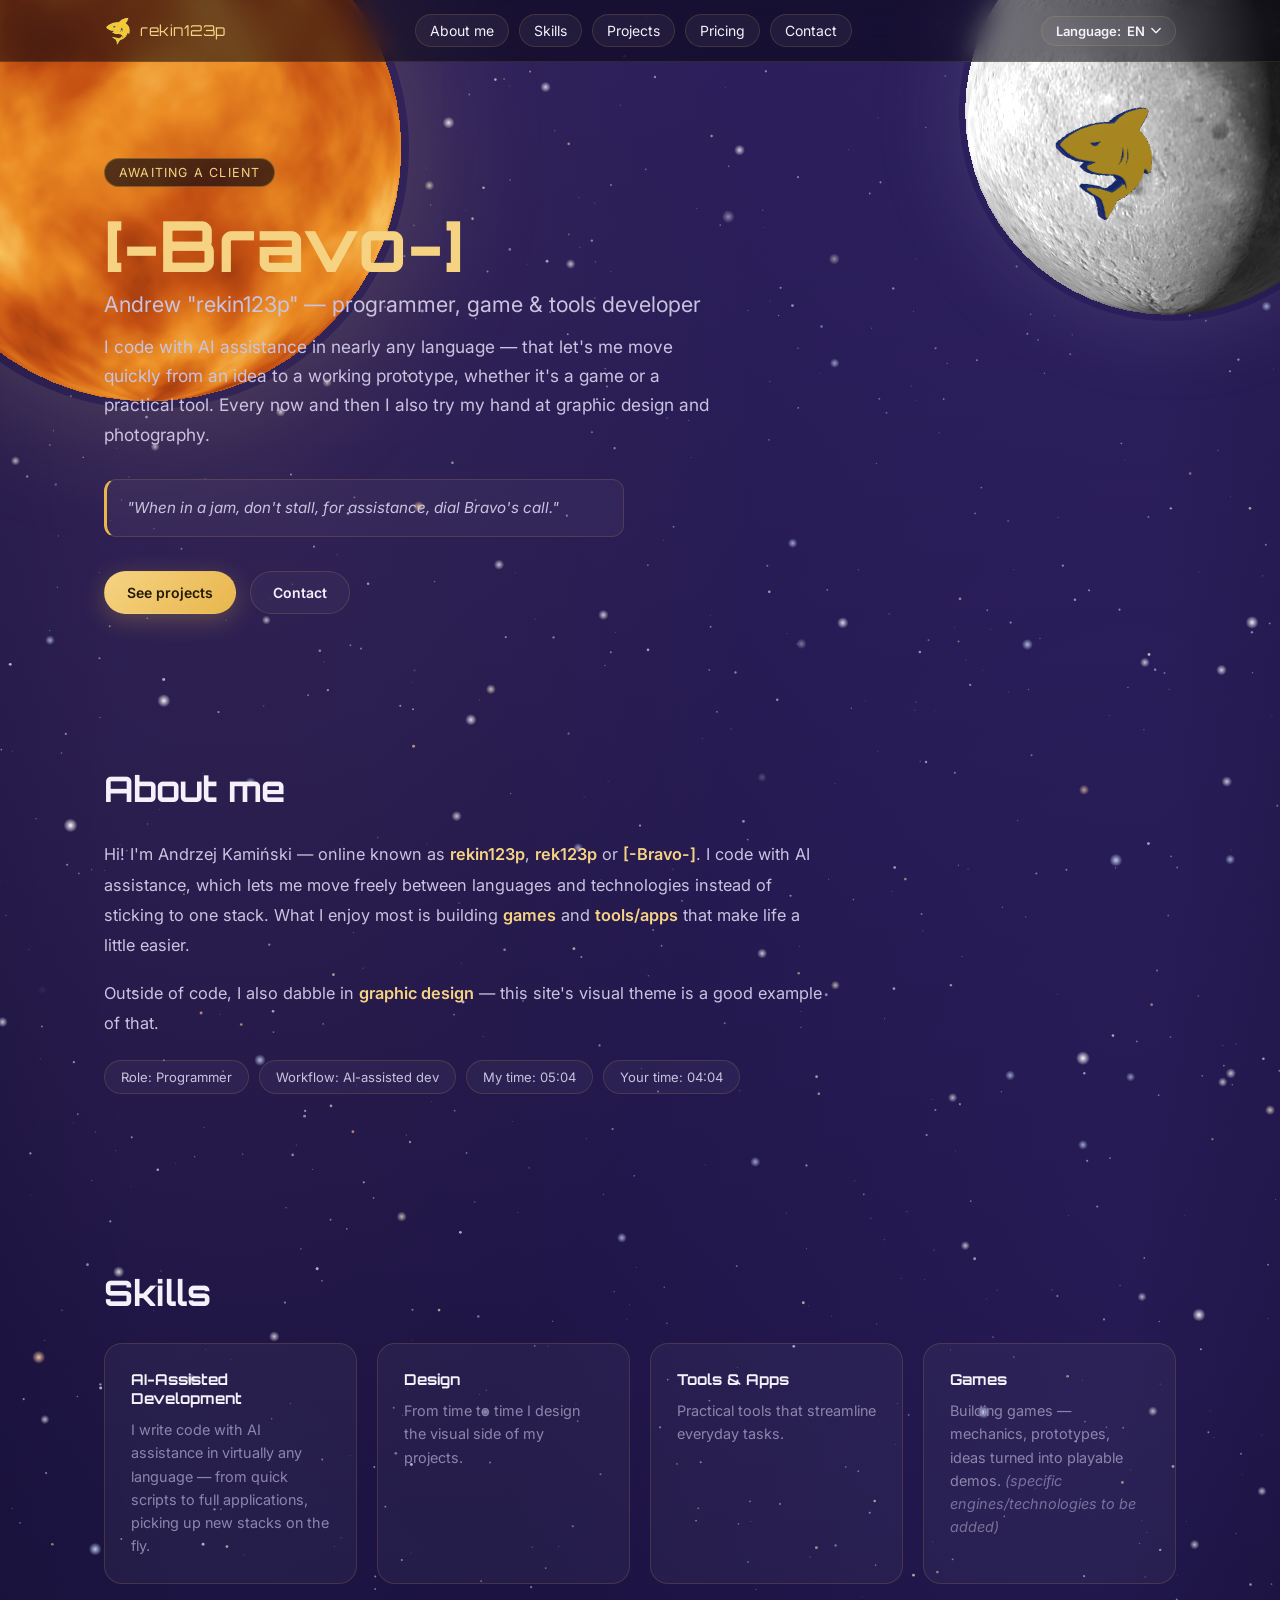
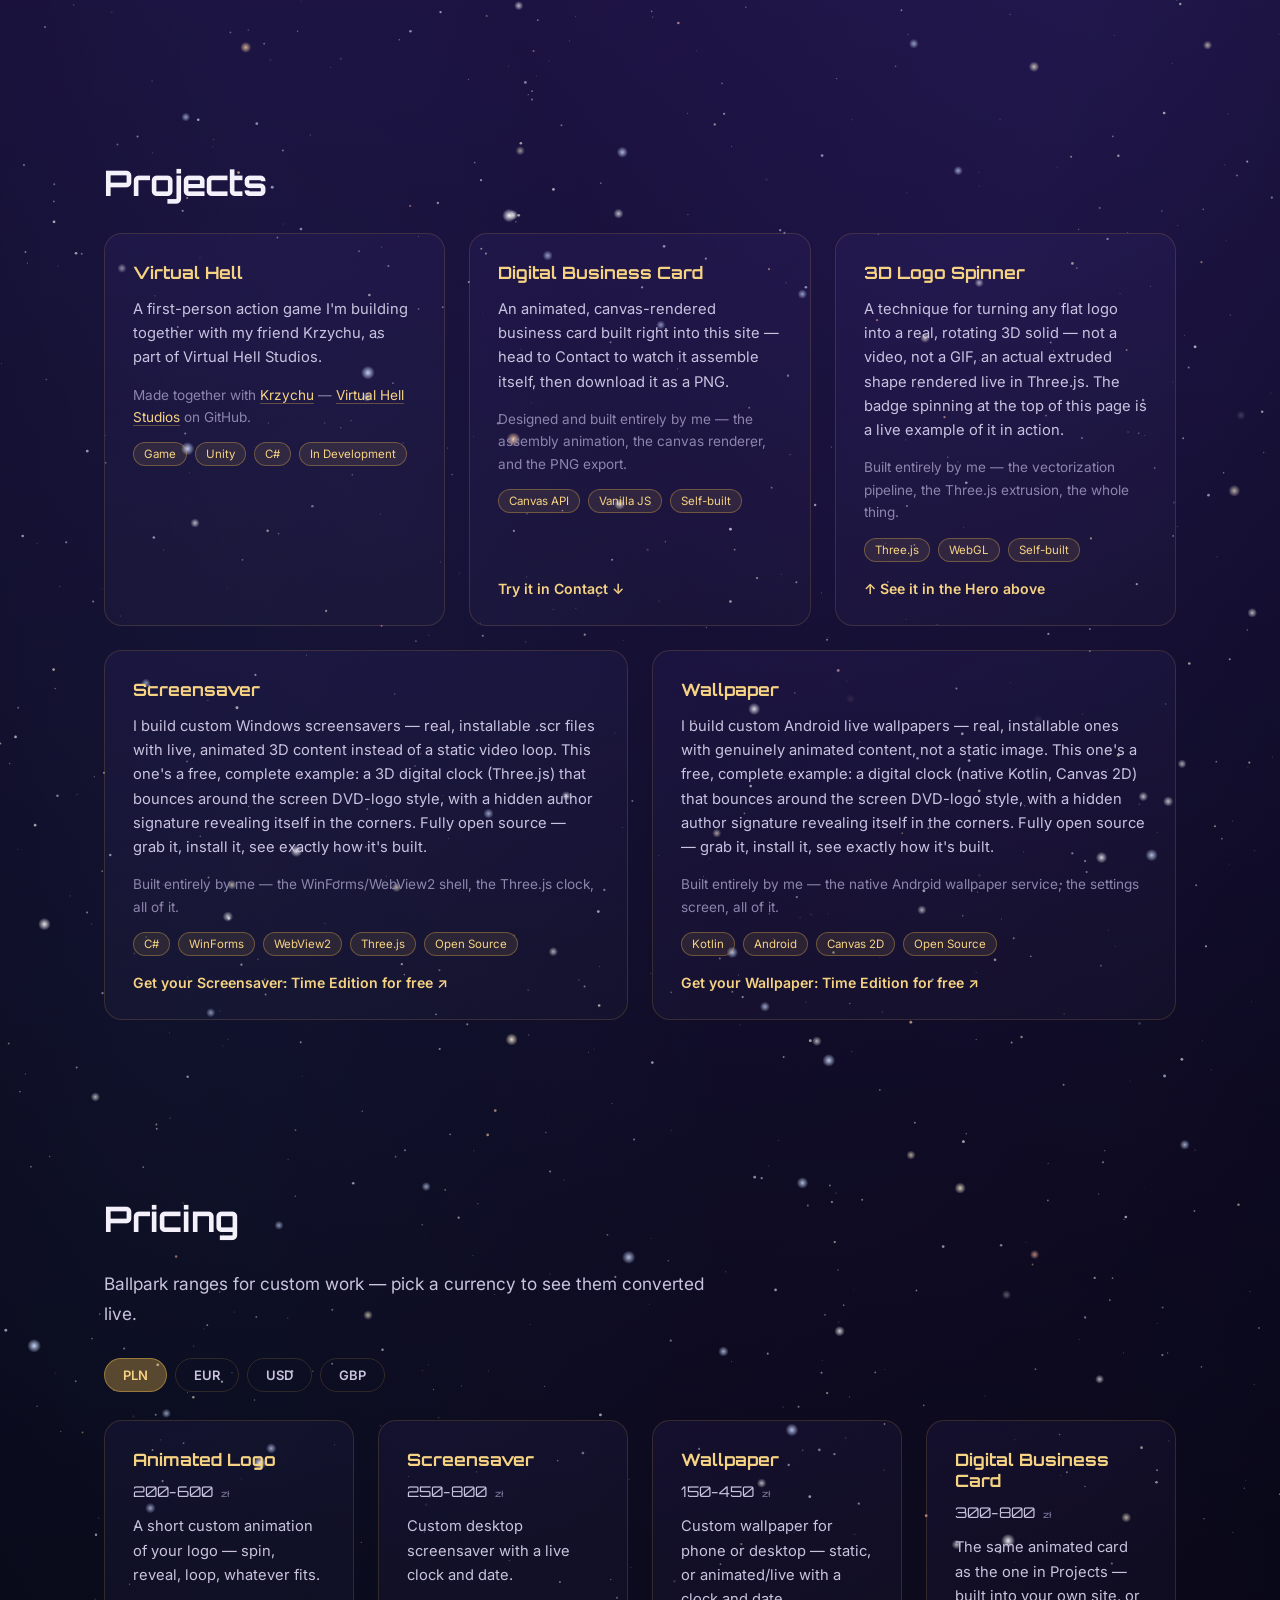
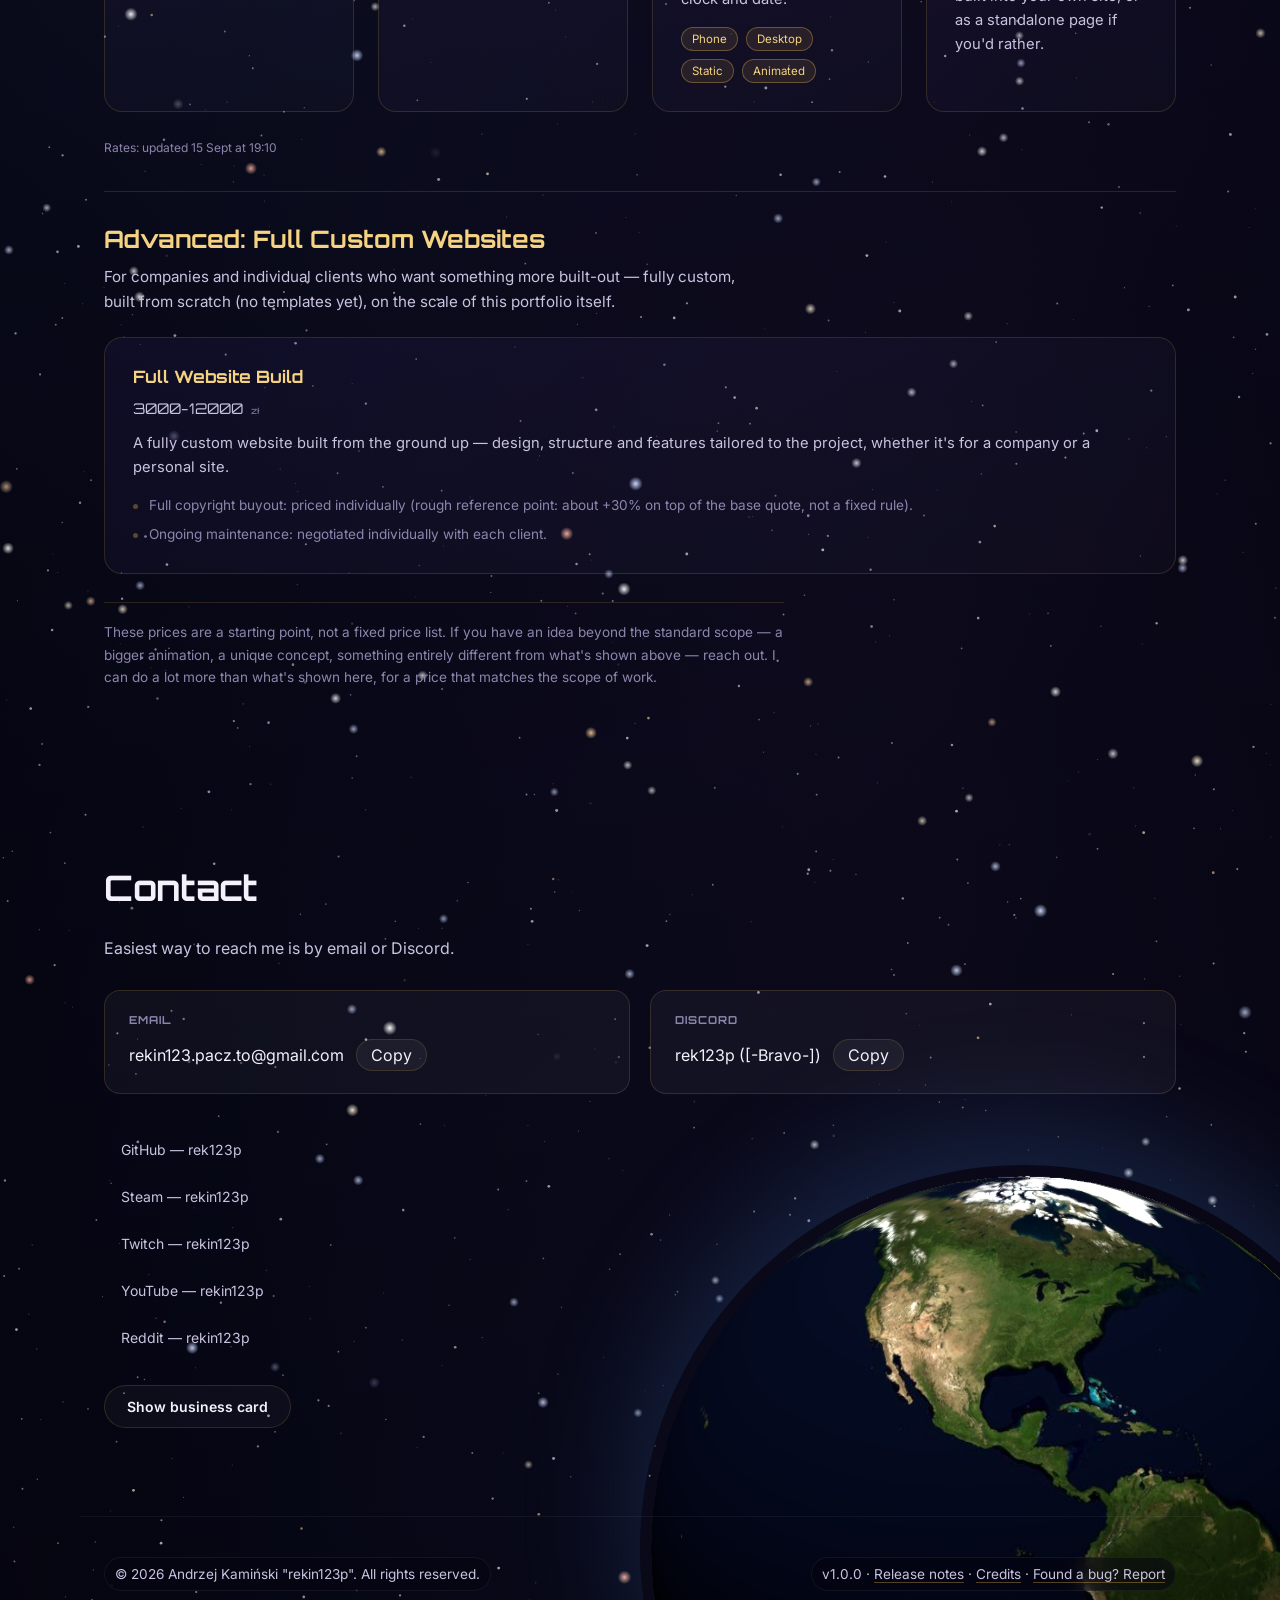
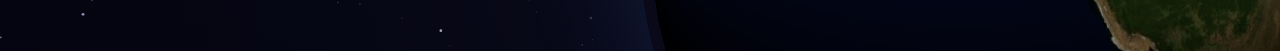
==== commit befb40df: "Set final og:url and release date for v1.0.0" ====
--- a/index.html
+++ b/index.html
@@ -11,7 +11,7 @@
     <meta property="og:site_name" content="rekin123p" />
     <meta property="og:title" content="Portfolio - Andrzej Kamiński" />
     <meta property="og:description" content="Andrzej Kamiński (rekin123p) — AI-assisted developer crafting games, tools, and custom animations. See projects, pricing, and get in touch." />
-    <meta property="og:url" content="TODO: docelowy URL Github Pages — uzupełnić przy wdrożeniu" />
+    <meta property="og:url" content="https://rek123p.github.io/portfolio/" />
 
     <meta name="twitter:card" content="summary" />
     <meta name="twitter:title" content="Portfolio - Andrzej Kamiński" />
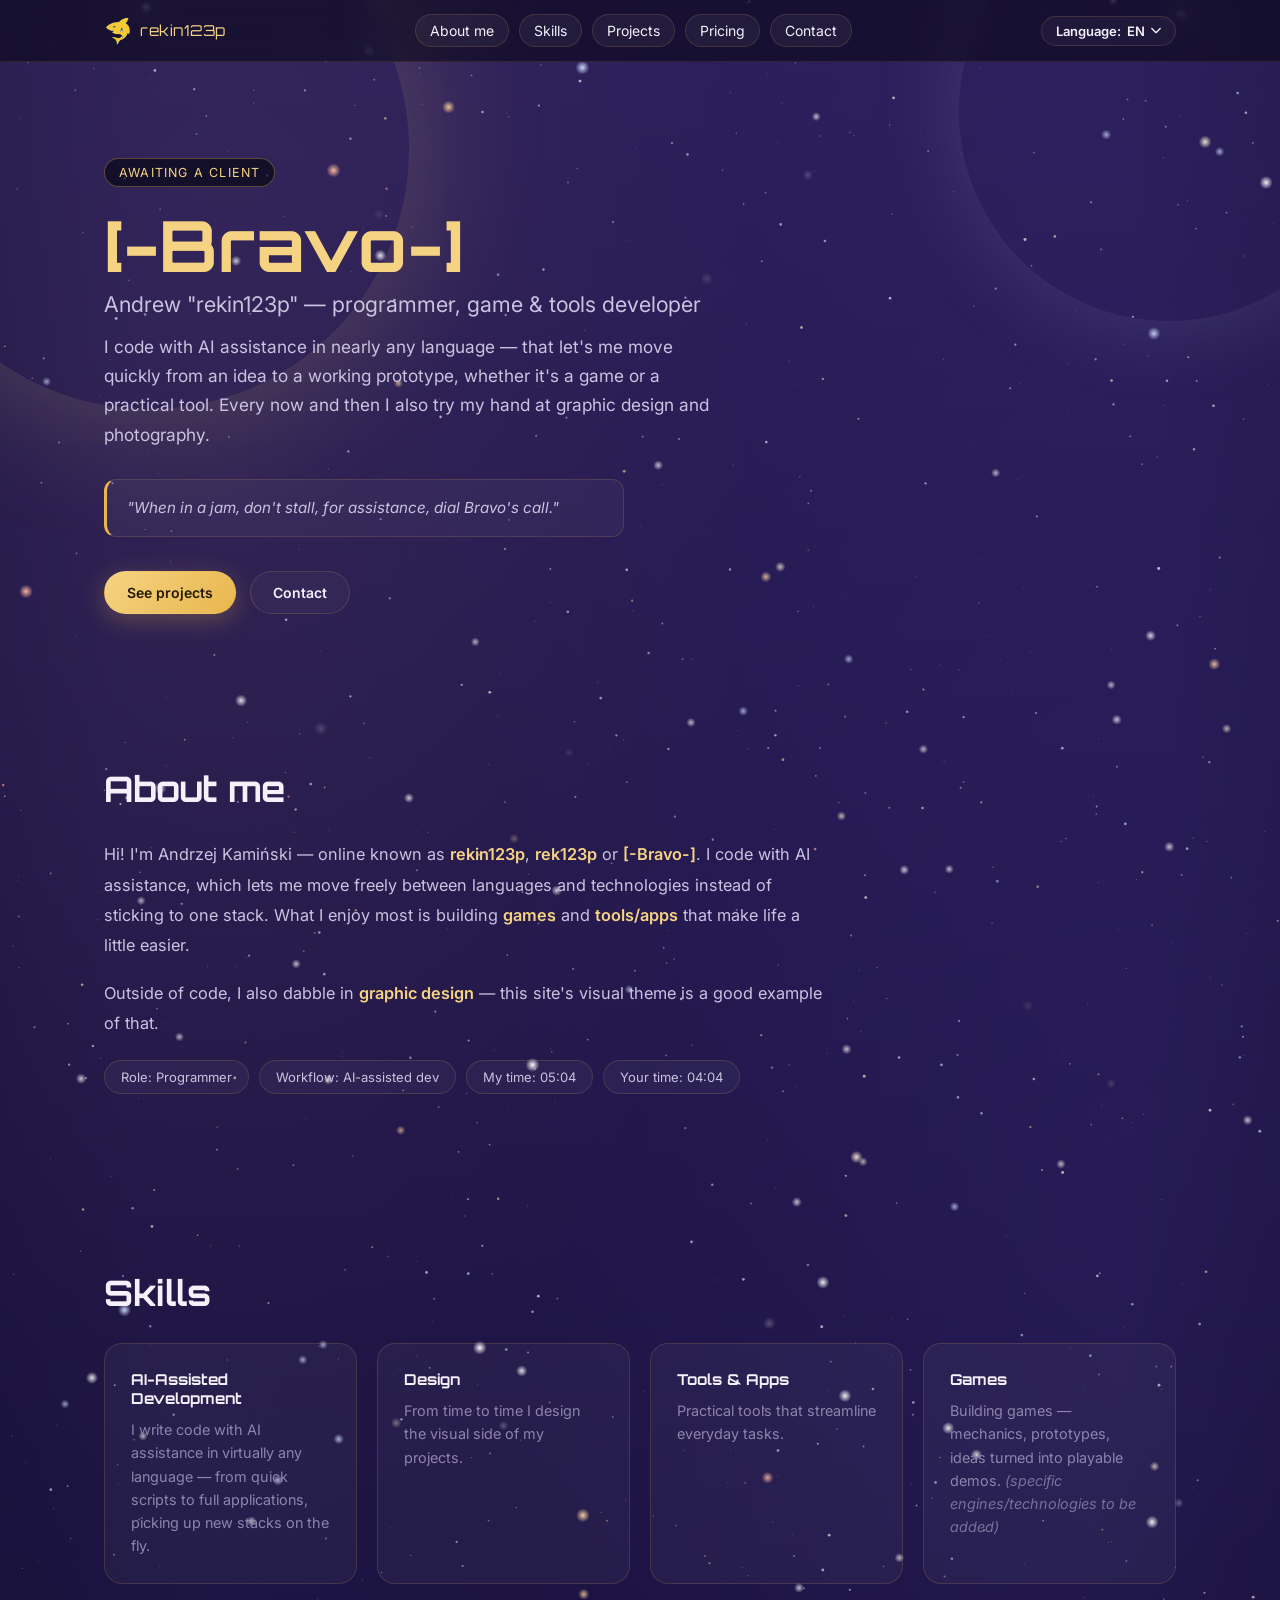
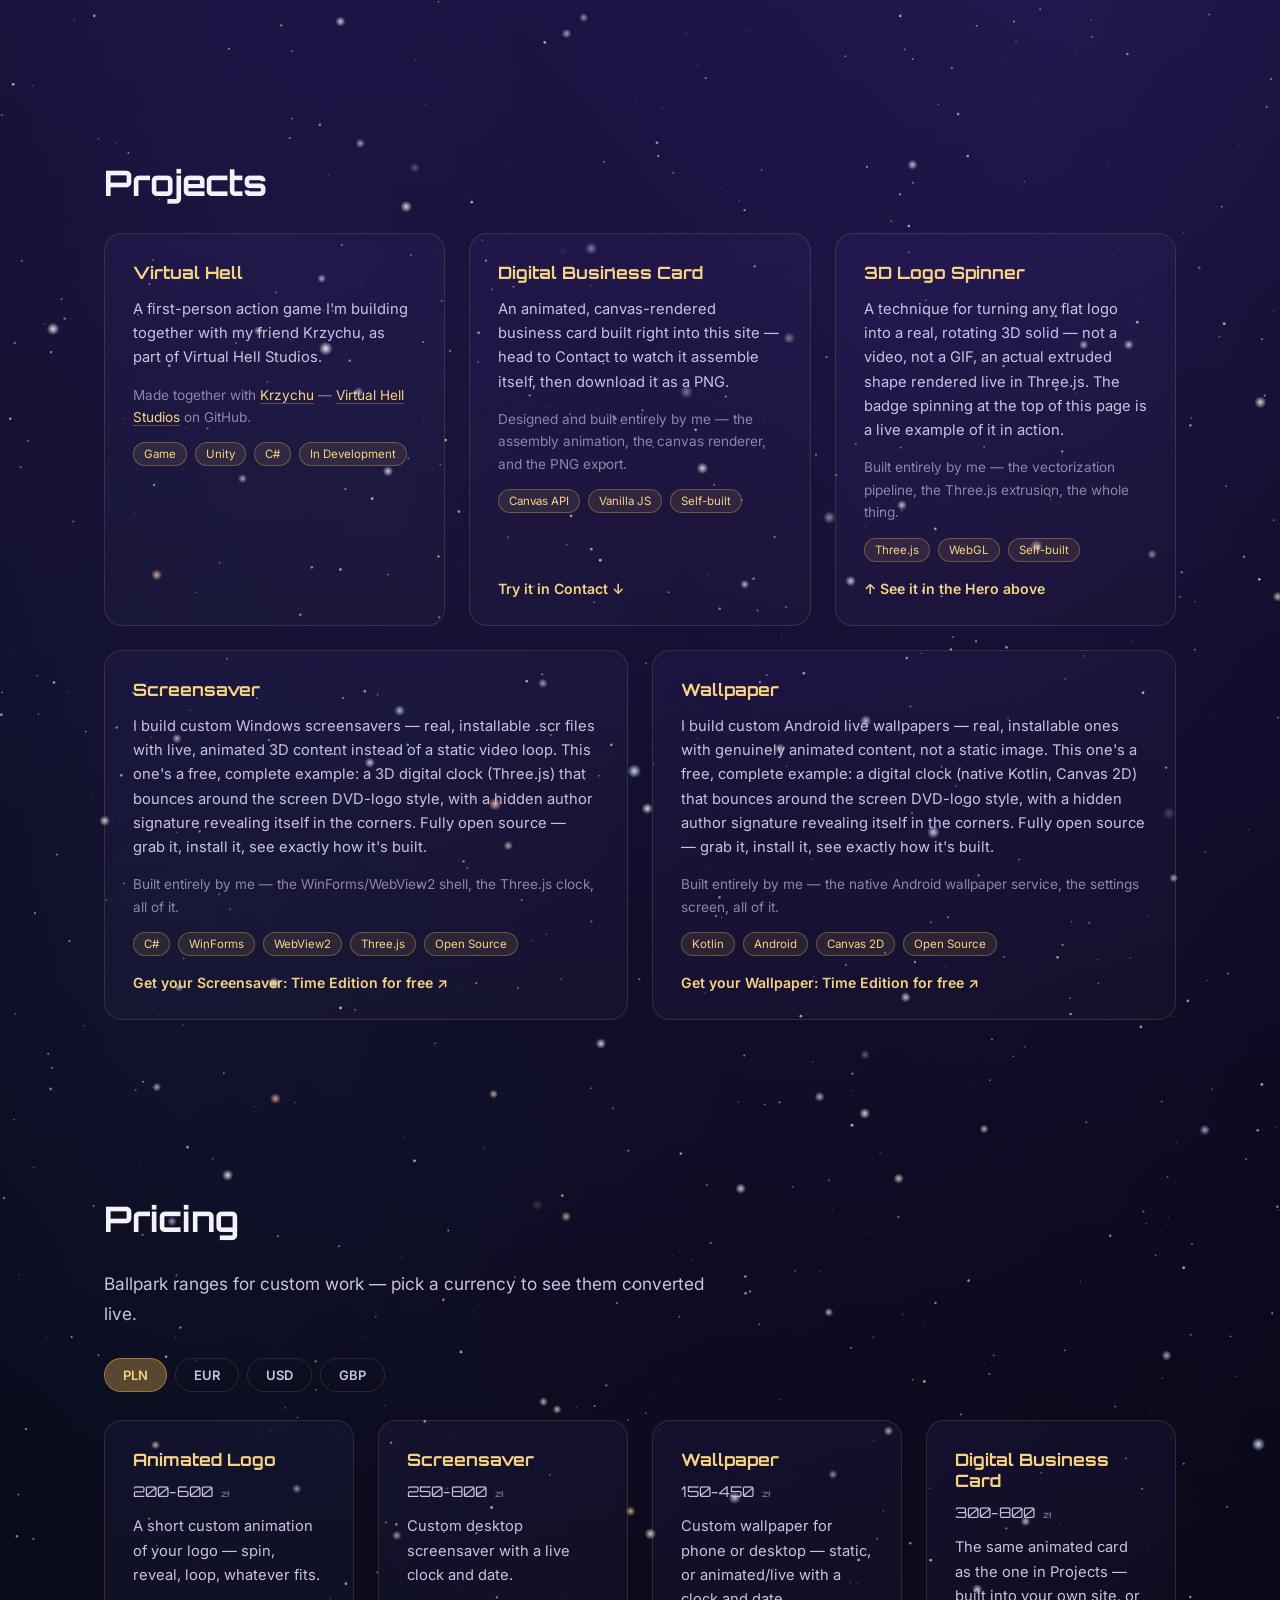
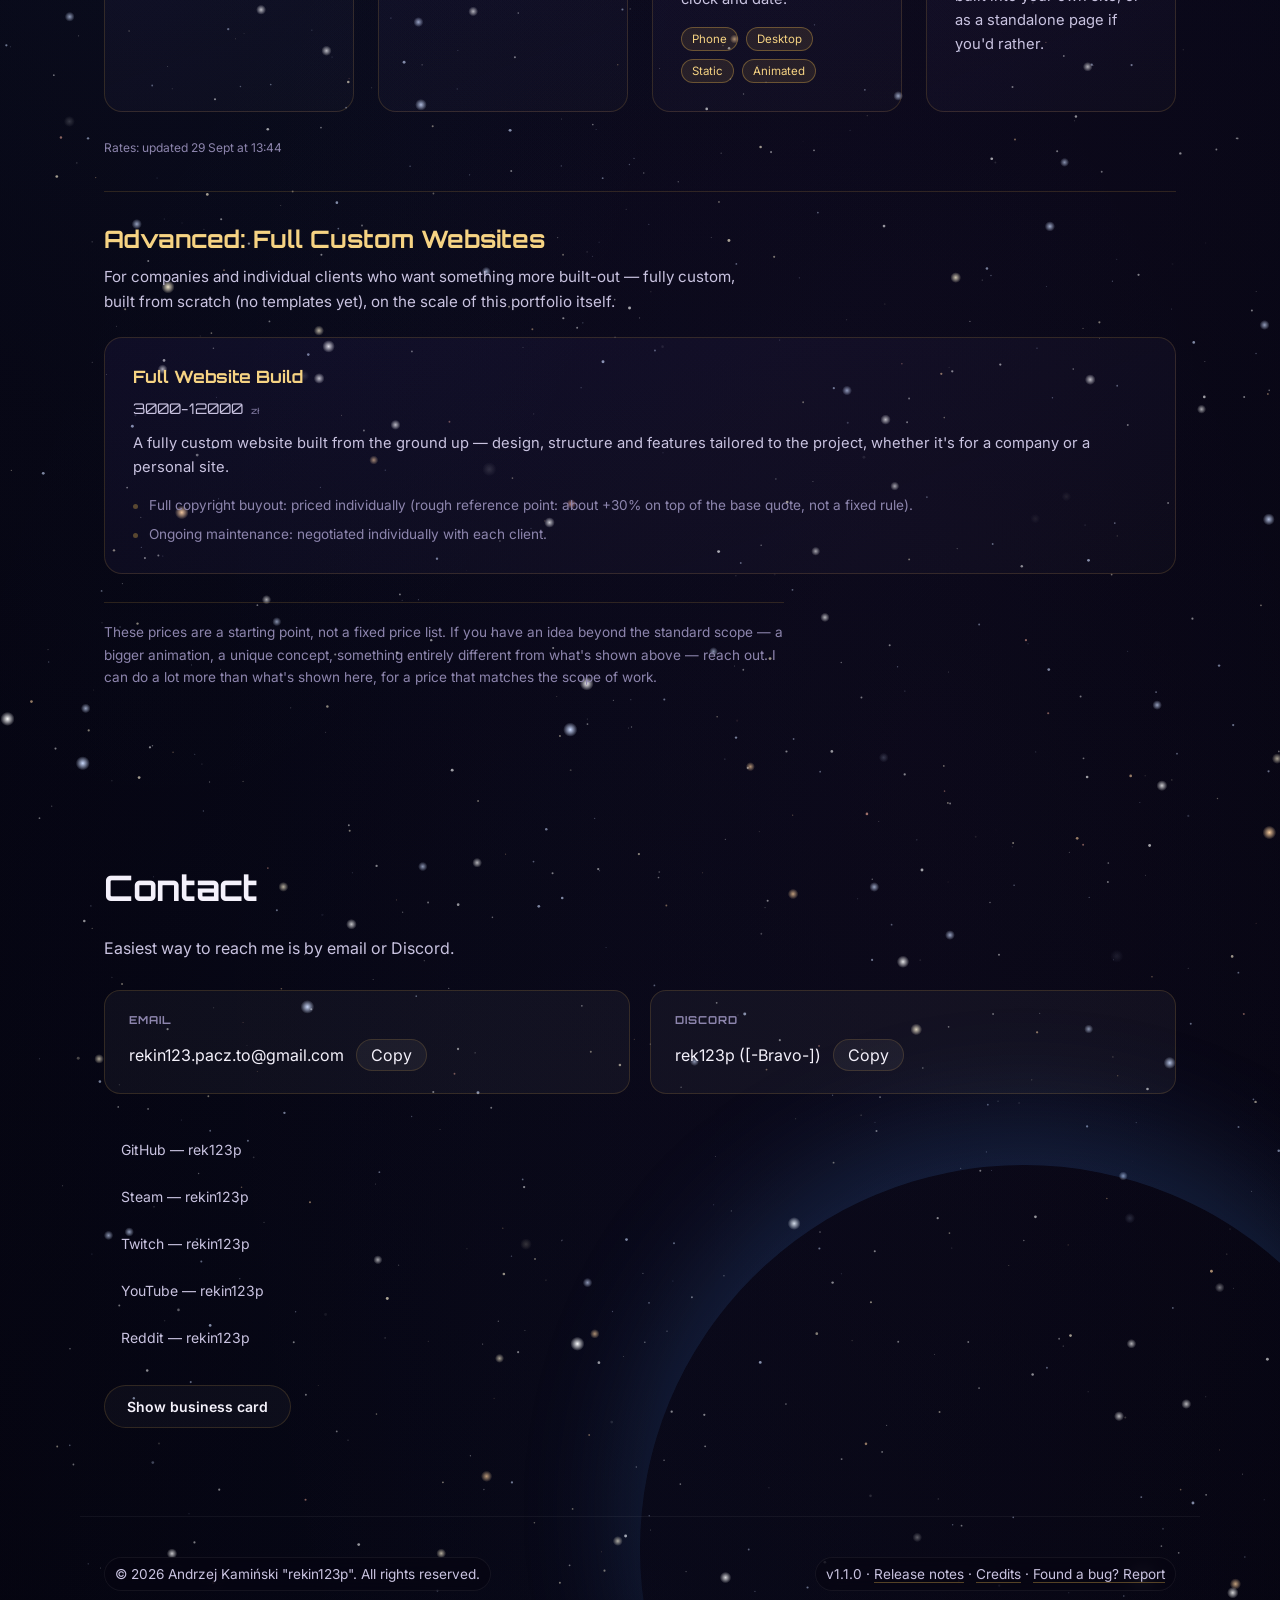
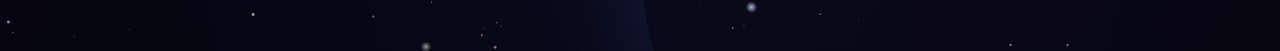
==== commit 2b39eb41: "v1.1.0: version dropdown+search, clock sync, currency-rate cron fix, auto footer version" ====
--- a/index.html
+++ b/index.html
@@ -359,7 +359,7 @@
             <span data-i18n="footer.rights">All rights reserved.</span>
         </p>
         <p>
-            <span class="footer-version">v1.0.0</span>
+            <span class="footer-version">v—</span>
             ·
             <a href="changelog.html?project=site" data-i18n="footer.siteChangelog">Release notes</a>
             ·
--- a/css/style.css
+++ b/css/style.css
@@ -443,6 +443,108 @@
     color: var(--gold-bright);
 }
 
+.version-switch {
+    position: relative;
+    display: inline-flex;
+    margin-bottom: 32px;
+}
+
+#versionToggle {
+    display: inline-flex;
+    align-items: center;
+    gap: 6px;
+    background: rgba(255, 255, 255, 0.04);
+    border: 1px solid var(--card-border);
+    color: var(--text-0);
+    border-radius: 999px;
+    padding: 6px 14px;
+    font-family: var(--font-body);
+    font-size: 13px;
+    font-weight: 600;
+    cursor: pointer;
+    transition: border-color 0.2s, color 0.2s, background 0.2s;
+}
+#versionToggle:hover {
+    border-color: var(--card-border-hover);
+    color: var(--gold-bright);
+    background: rgba(255, 255, 255, 0.06);
+}
+
+.version-switch__caret {
+    width: 10px;
+    height: 10px;
+    transition: transform 0.15s ease;
+}
+
+#versionToggle[aria-expanded="true"] .version-switch__caret {
+    transform: rotate(180deg);
+}
+
+.version-switch__menu {
+    position: absolute;
+    top: calc(100% + 8px);
+    left: 0;
+    min-width: 220px;
+    background: var(--bg-1);
+    border: 1px solid var(--card-border);
+    border-radius: 12px;
+    padding: 10px;
+    box-shadow: 0 12px 30px rgba(2, 2, 10, 0.45);
+    z-index: 60;
+}
+
+.version-switch__search {
+    display: block;
+    width: 100%;
+    box-sizing: border-box;
+    background: rgba(255, 255, 255, 0.04);
+    border: 1px solid var(--card-border);
+    color: var(--text-0);
+    border-radius: 8px;
+    padding: 8px 10px;
+    font-family: var(--font-body);
+    font-size: 13px;
+    margin-bottom: 8px;
+}
+
+.version-switch__search:focus {
+    outline: none;
+    border-color: var(--gold-dim);
+}
+
+.version-switch__list {
+    list-style: none;
+    max-height: 220px;
+    overflow-y: auto;
+}
+
+.version-switch__list button {
+    display: block;
+    width: 100%;
+    text-align: left;
+    background: none;
+    border: none;
+    color: var(--text-1);
+    font-family: var(--font-body);
+    font-size: 13px;
+    padding: 8px 10px;
+    border-radius: 8px;
+    cursor: pointer;
+    transition: background 0.15s, color 0.15s;
+}
+
+.version-switch__list button:hover,
+.version-switch__list button[aria-selected="true"] {
+    background: rgba(232, 182, 76, 0.1);
+    color: var(--gold-bright);
+}
+
+.version-switch__empty {
+    color: var(--text-2);
+    font-size: 12.5px;
+    padding: 8px 10px 4px;
+}
+
 /* Hero */
 
 #hero {
@@ -1095,7 +1197,7 @@
     font-family: var(--font-head);
     font-size: clamp(1.8rem, 4vw, 2.6rem);
     color: var(--text-0);
-    margin-bottom: 40px;
+    margin-bottom: 20px;
 }
 
 #changelog h1 #projectName {
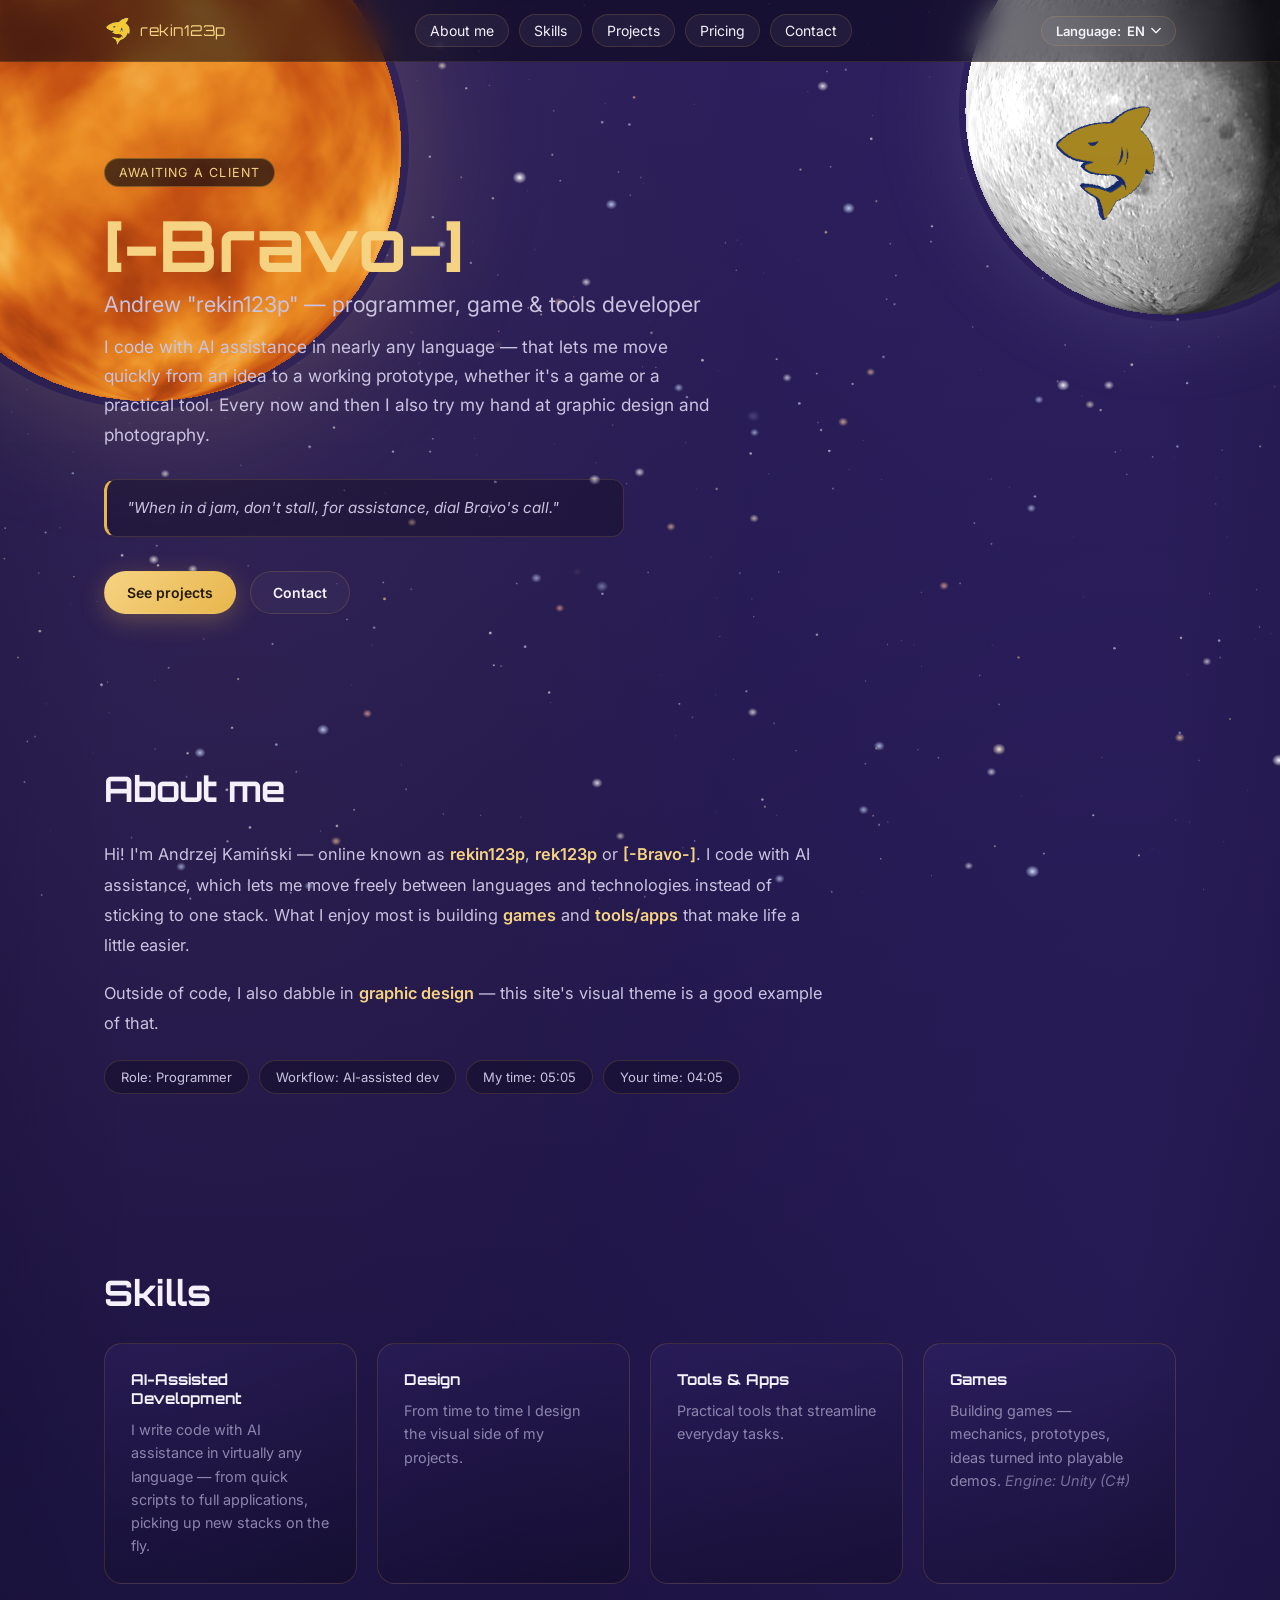
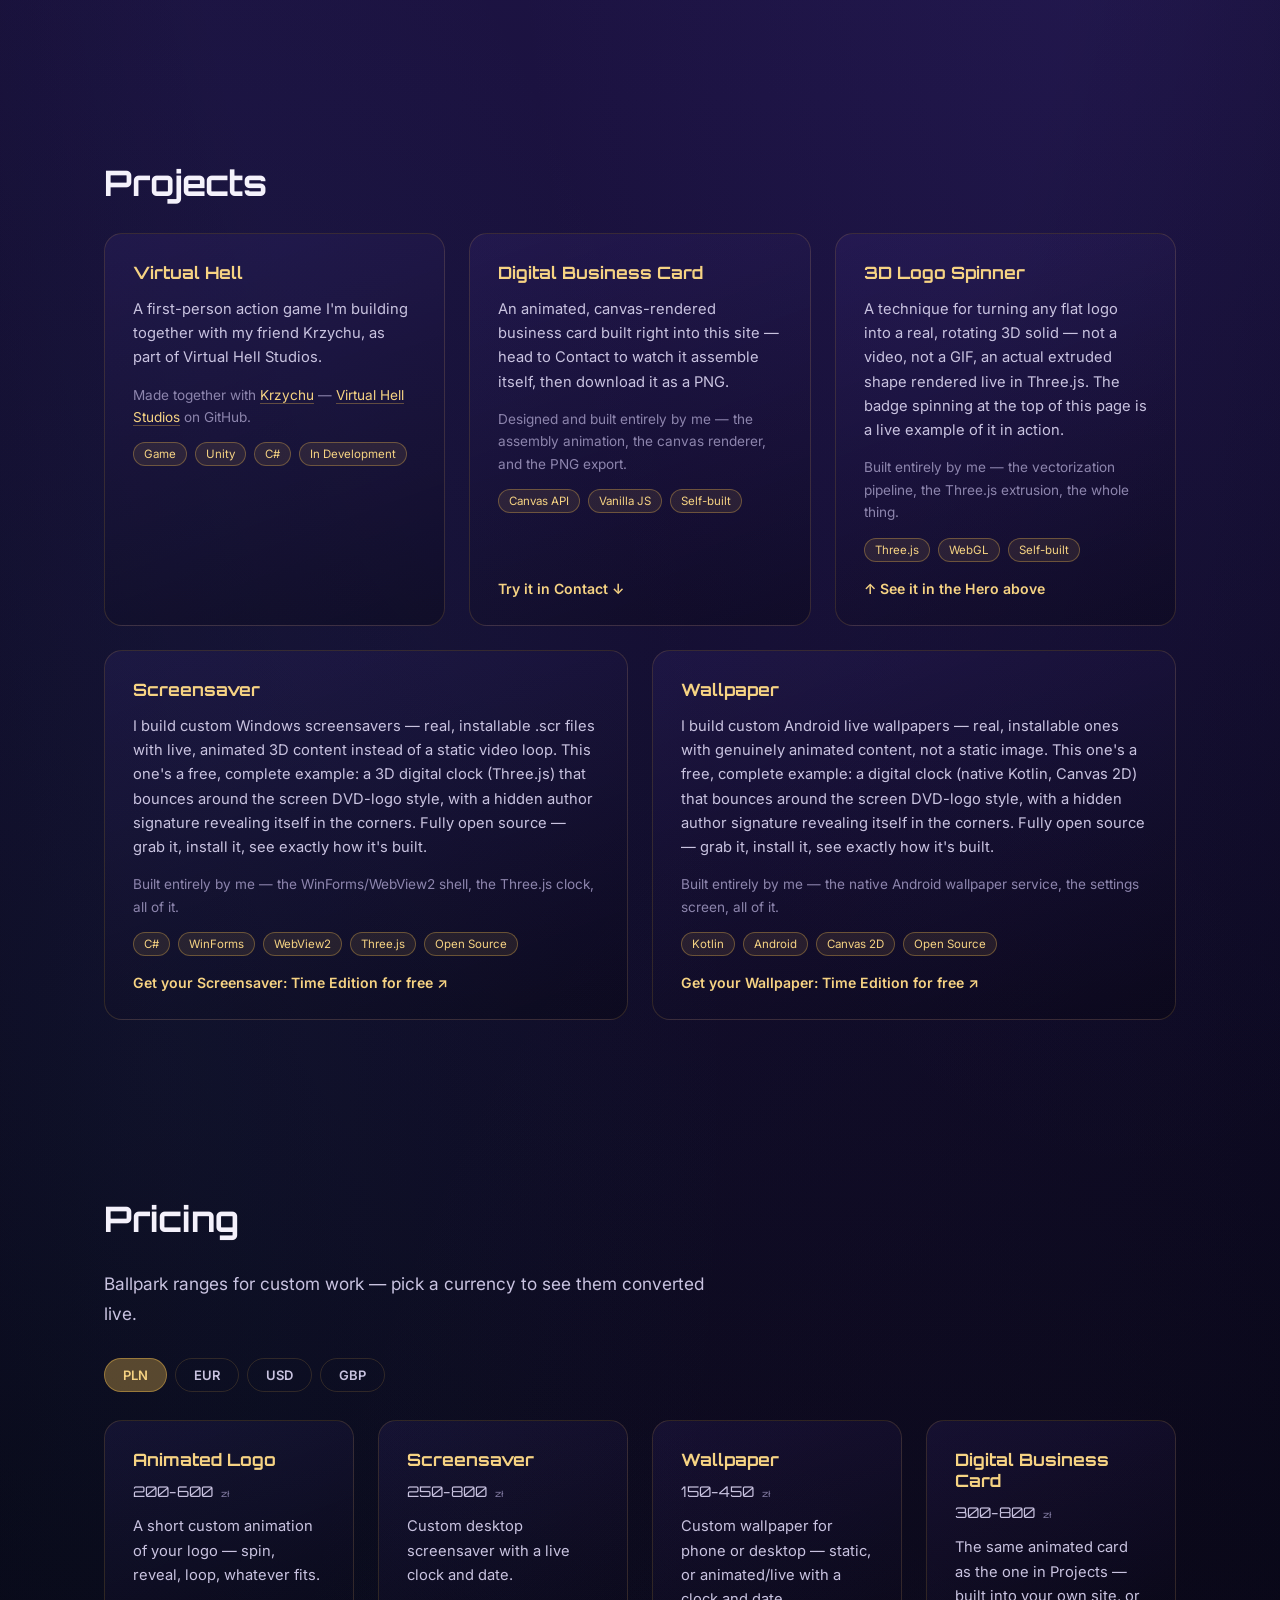
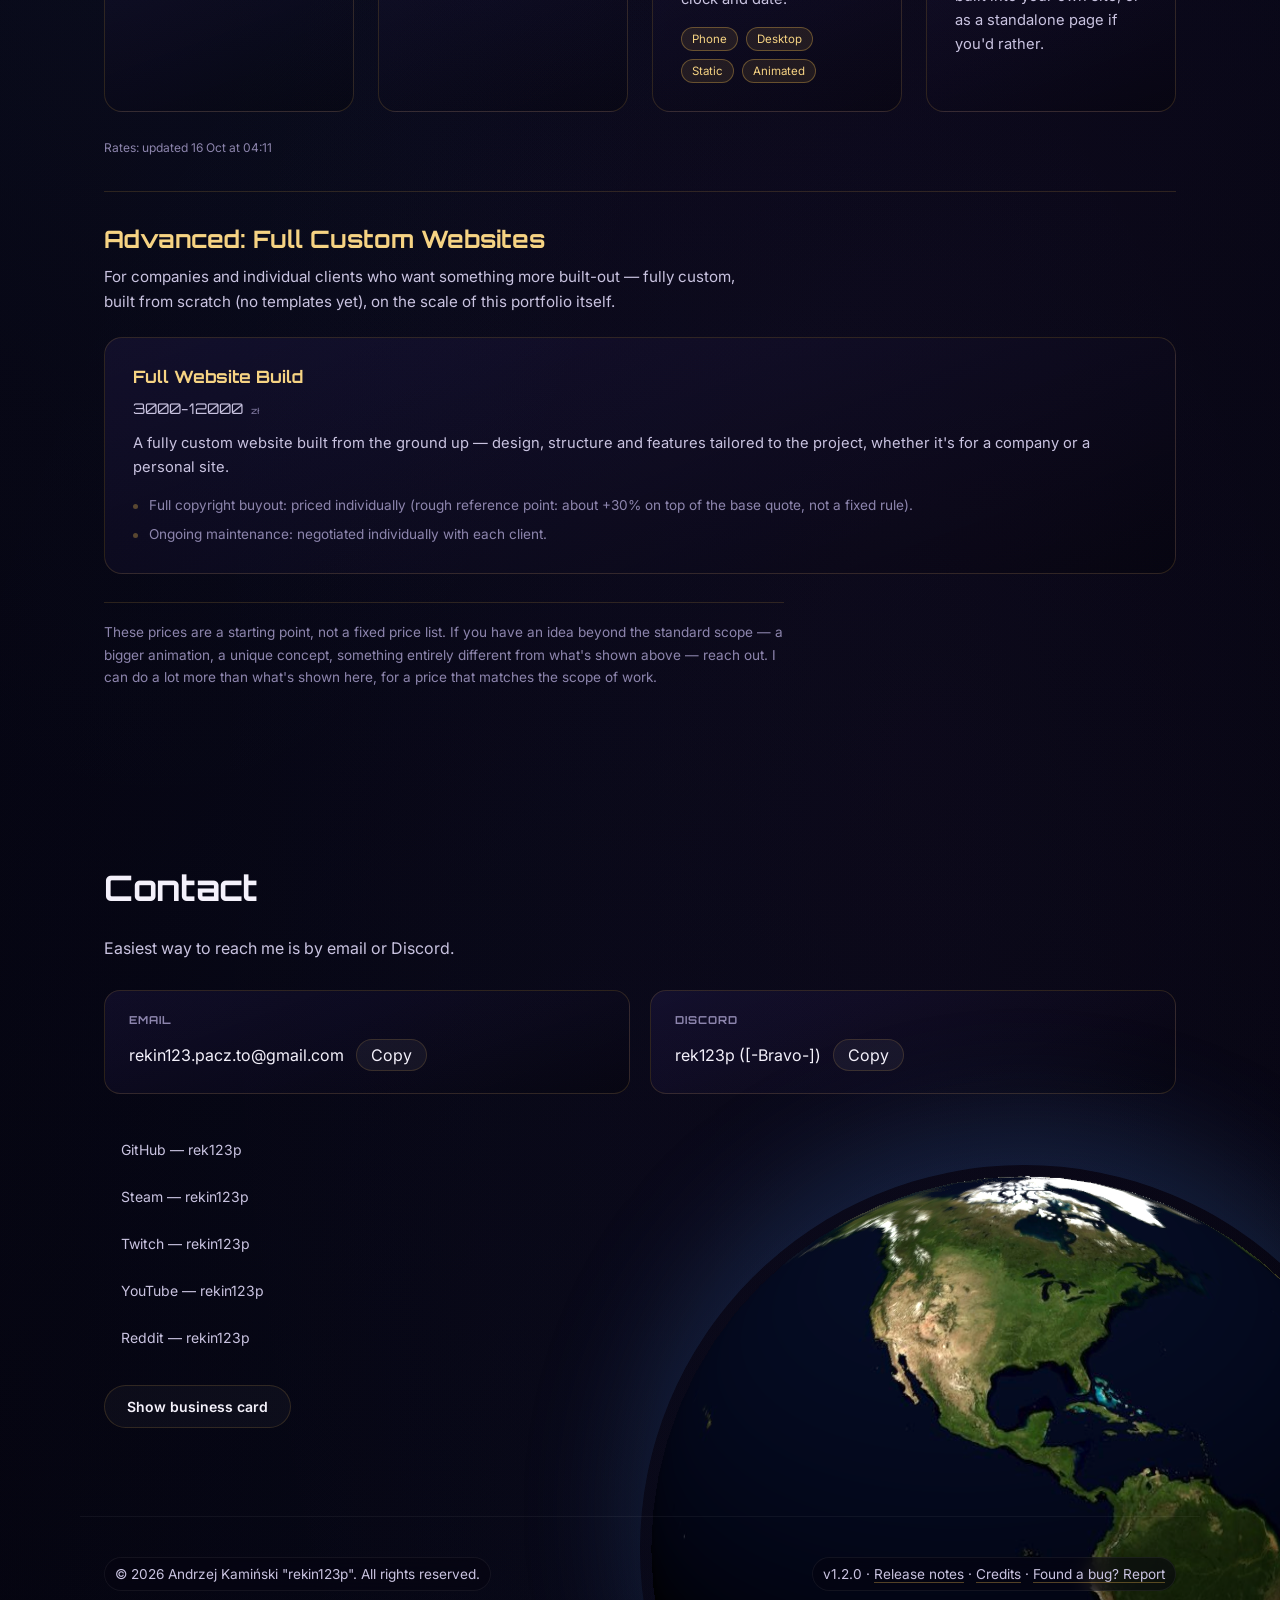
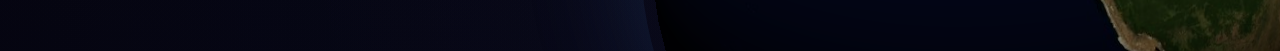
==== commit aa43adab: "Fix grammar and update game engine description Corrected grammatical error in lede paragraph and spe" ====
--- a/index.html
+++ b/index.html
@@ -83,7 +83,7 @@
             <small data-i18n="hero.subtitle">Andrew "rekin123p" — programmer, game &amp; tools developer</small>
         </h1>
 
-        <p class="lede" data-i18n="hero.lede">I code with AI assistance in nearly any language — that let's me move quickly from an idea to a working prototype, whether it's a game or a practical tool. Every now and then I also try my hand at graphic design and photography.</p>
+        <p class="lede" data-i18n="hero.lede">I code with AI assistance in nearly any language — that lets me move quickly from an idea to a working prototype, whether it's a game or a practical tool. Every now and then I also try my hand at graphic design and photography.</p>
 
         <blockquote class="quote-card">
             "When in a jam, don't stall, for assistance, dial Bravo's call."
@@ -137,7 +137,7 @@
 
             <article class="skill-card">
                 <h3 data-i18n="skills.games.title">Games</h3>
-                <p data-i18n="skills.games.desc">Building games — mechanics, prototypes, ideas turned into playable demos. <em>(specific engines/technologies to be added)</em></p>
+                <p data-i18n="skills.games.desc">Building games — mechanics, prototypes, ideas turned into playable demos. <em>Engine: Unity (C#)</em></p>
             </article>
         </div>
     </section>
@@ -375,4 +375,4 @@
 <script src="js/shark-logo-shapes.js"></script>
 <script type="module" src="js/shark-logo.js"></script>
 </body>
-</html>+</html>
--- a/css/style.css
+++ b/css/style.css
@@ -12,7 +12,7 @@
     --text-1: #c9c3e0;
     --text-2: #8d85ad;
 
-    --card-bg: rgba(255, 255, 255, 0.04);
+    --card-bg: rgba(0, 0, 0, 0.25);
     --card-border: rgba(232, 182, 76, 0.16);
     --card-border-hover: rgba(232, 182, 76, 0.45);
 
@@ -256,49 +256,12 @@
    touches the few stars that actually change. Sizing/position: full page
    height, same as .cosmic-bg itself. Drawn/managed by js/app.js. */
 .cosmic-stars {
-    position: absolute;
+    position: fixed;
     top: 0;
     left: 0;
     width: 100%;
     height: 100%;
     display: block;
-    will-change: transform;
-}
-
-/* Where supported, the scroll-position transform itself runs natively on
-   the compositor (no JS involved per frame at all) via a scroll-linked
-   CSS animation — js/app.js only computes the --parallax-end endpoint.
-   Browsers without support keep the JS/rAF fallback in app.js instead. */
-@supports (animation-timeline: scroll()) {
-    .cosmic-stars {
-        animation-name: star-parallax;
-        animation-timeline: scroll(root block);
-        animation-fill-mode:both;
-        animation-timing-function: linear;
-    }
-
-    @keyframes star-parallax {
-        from {
-            transform: translateY(0);
-        }
-        to {
-            transform: translateY(var(--parallax-end, 0px));
-        }
-    }
-}
-
-/* Browsers without native scroll-linked animations use the JS/rAF fallback
-   in app.js instead (see CSS_PARALLAX_SUPPORTED there). That fallback needs
-   `position: fixed` here so it can move these canvases with one full,
-   self-contained transform per frame (see updateStarParallax()) instead of
-   layering a JS-computed delta on top of the browser's own native scroll —
-   mixing those two was the cause of the one-frame "seam" on old Firefox,
-   since the native part moved instantly with scroll while the JS part
-   lagged by up to a frame behind it. */
-@supports not (animation-timeline: scroll()) {
-    .cosmic-stars {
-        position: fixed;
-    }
 }
 
 a {
@@ -773,7 +736,7 @@
 }
 
 .skill-card {
-    background: var(--card-bg);
+    background: linear-gradient(160deg, rgba(108, 79, 214, 0.10), rgba(0, 0, 0, 0.25));
     border: 1px solid var(--card-border);
     border-radius: 18px;
     padding: 26px;
@@ -818,7 +781,7 @@
 }
 
 .project-card {
-    background: linear-gradient(160deg, rgba(108, 79, 214, 0.08), rgba(255, 255, 255, 0.02));
+    background: linear-gradient(160deg, rgba(108, 79, 214, 0.10), rgba(0, 0, 0, 0.25));
     border: 1px solid var(--card-border);
     border-radius: 18px;
     padding: 28px;
@@ -926,7 +889,7 @@
 }
 
 .pricing-card {
-    background: linear-gradient(160deg, rgba(108, 79, 214, 0.08), rgba(255, 255, 255, 0.02));
+    background: linear-gradient(160deg, rgba(108, 79, 214, 0.10), rgba(0, 0, 0, 0.25));
     border: 1px solid var(--card-border);
     border-radius: 18px;
     padding: 28px;
@@ -1049,13 +1012,14 @@
 
 .contact-grid {
     display: grid;
-    grid-template-columns: repeat(auto-fit, minmax(220px, 1fr));
+    grid-template-columns: repeat(auto-fit, minmax(280px, 1fr));
     gap: 20px;
     margin-bottom:36px;
+    align-items: start;
 }
 
 .contact-item {
-    background: var(--card-bg);
+    background: linear-gradient(160deg, rgba(108, 79, 214, 0.10), rgba(0, 0, 0, 0.25));
     border: 1px solid var(--card-border);
     border-radius: 16px;
     padding: 22px 24px;
@@ -1063,6 +1027,21 @@
     align-items: center;
     gap: 12px;
     flex-wrap: wrap;
+    container-type: inline-size;
+    container-name: contact-item;
+}
+
+@container contact-item (max-width: 260px) {
+    .contact-item {
+        flex-direction: column;
+        align-items: flex-start;
+        width: fit-content;
+        max-width: 100%;
+    }
+
+    .contact-item h3 {
+        flex-basis: auto;
+    }
 }
 
 .contact-item h3 {
@@ -1075,7 +1054,11 @@
 }
 
 .contact-item a,
-.contact-item span { color: var(--text-0); font-size: 1rem; }
+.contact-item span {
+    color: var(--text-0);
+    font-size: 1rem;
+    overflow-wrap: anywhere;
+}
 .contact-item a:hover { color: var(--gold-bright); }
 
 .copy-btn {
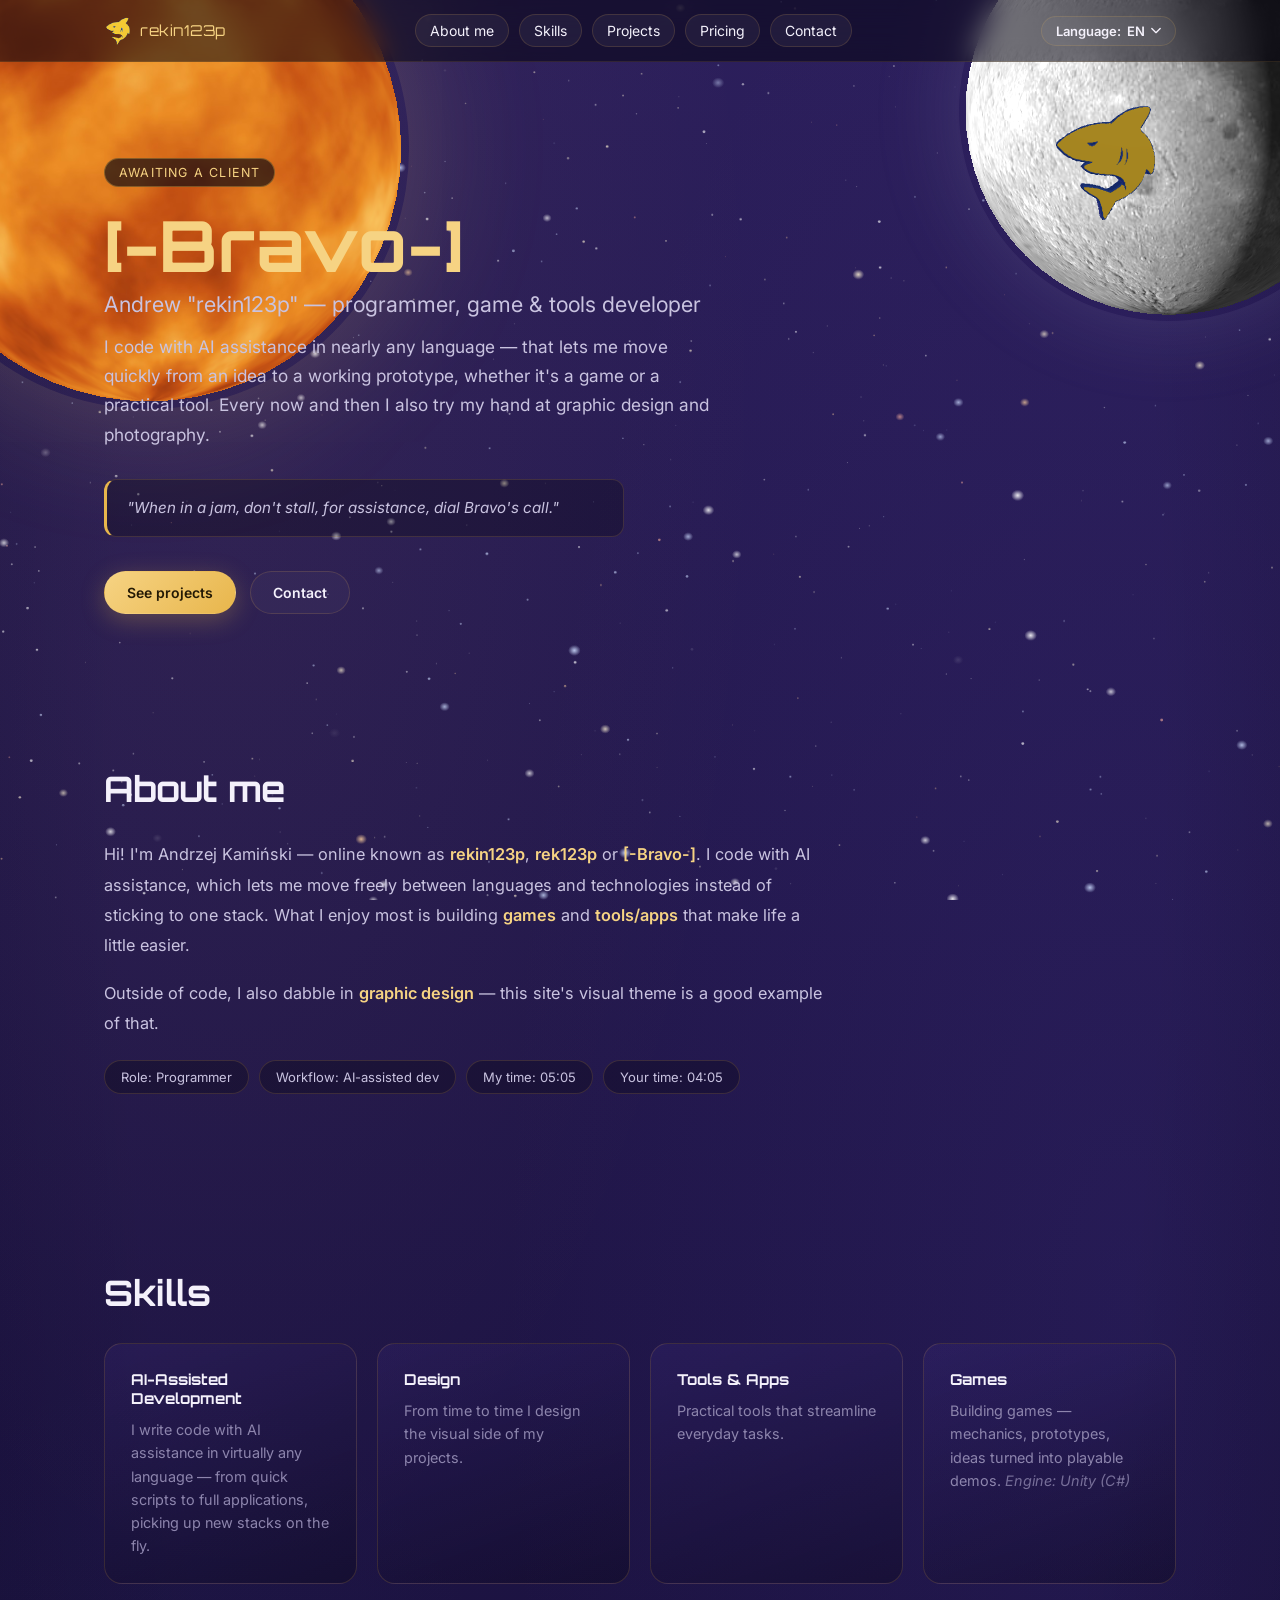
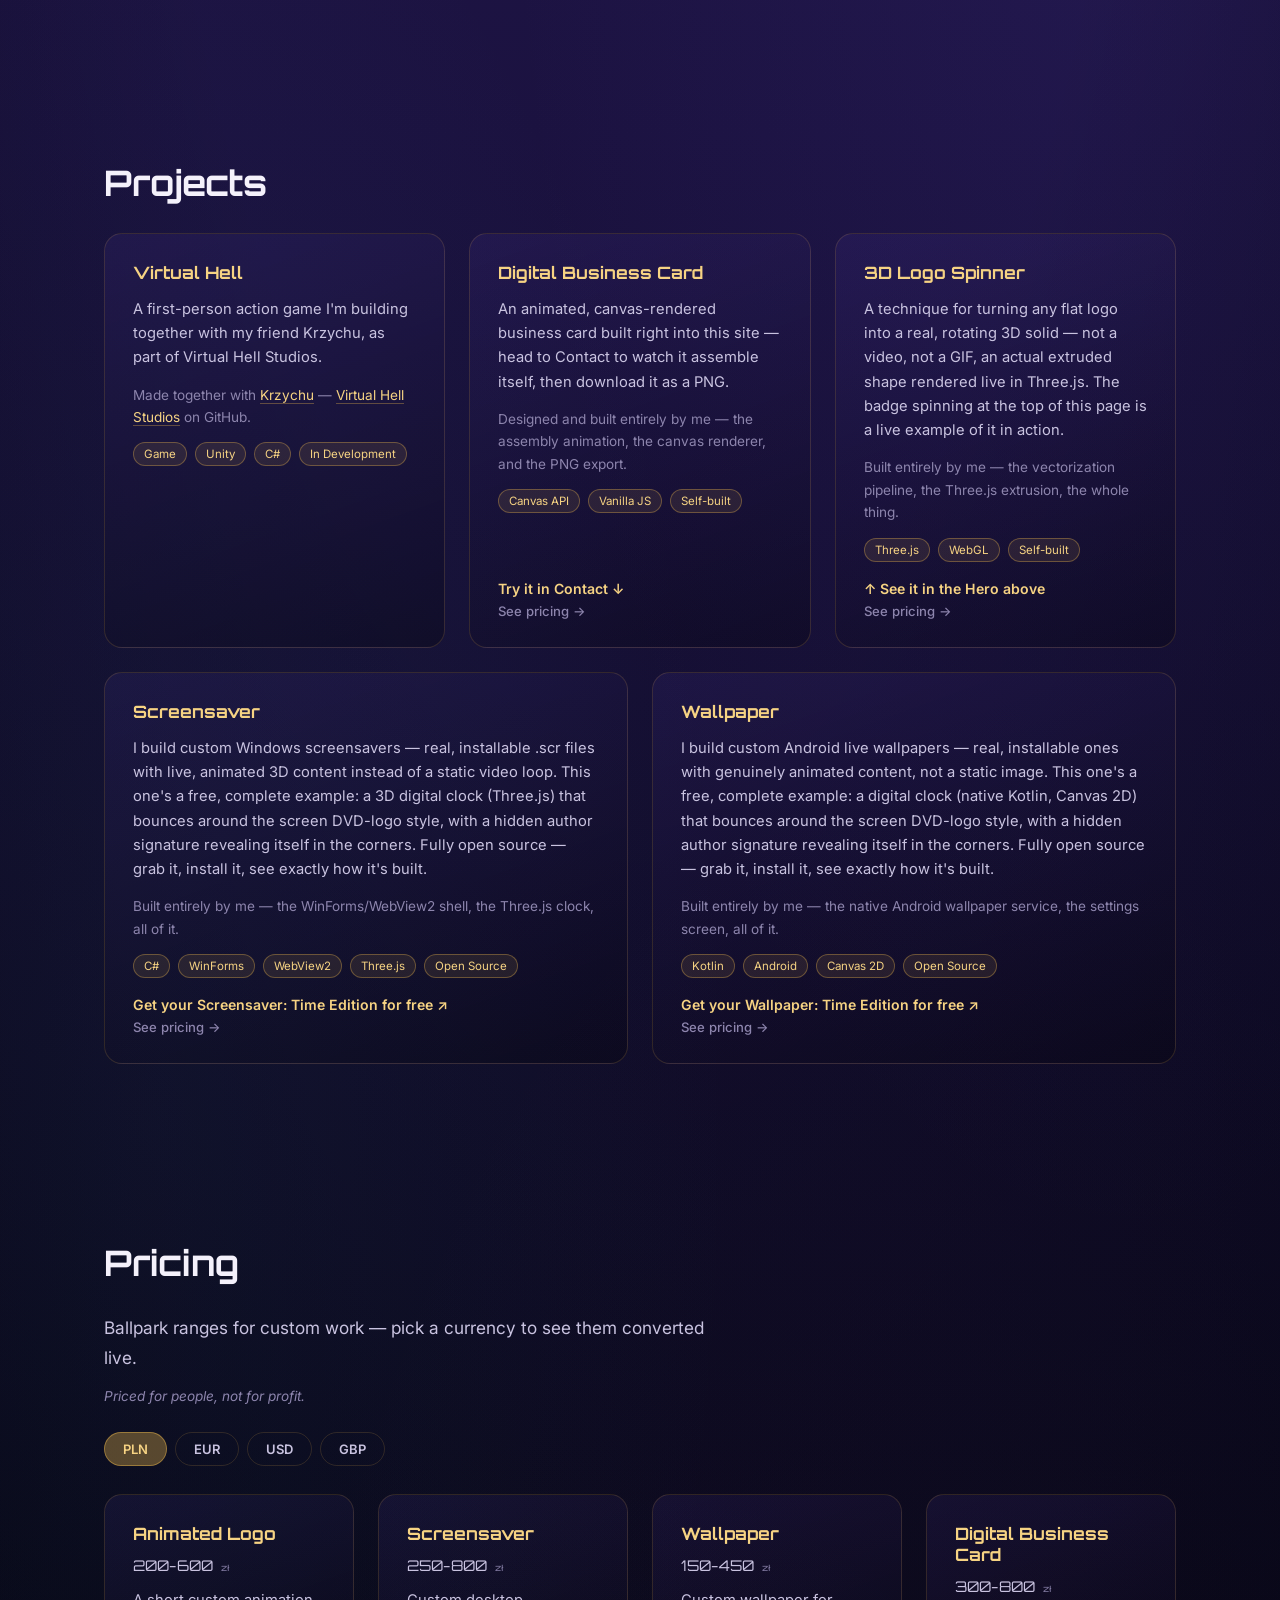
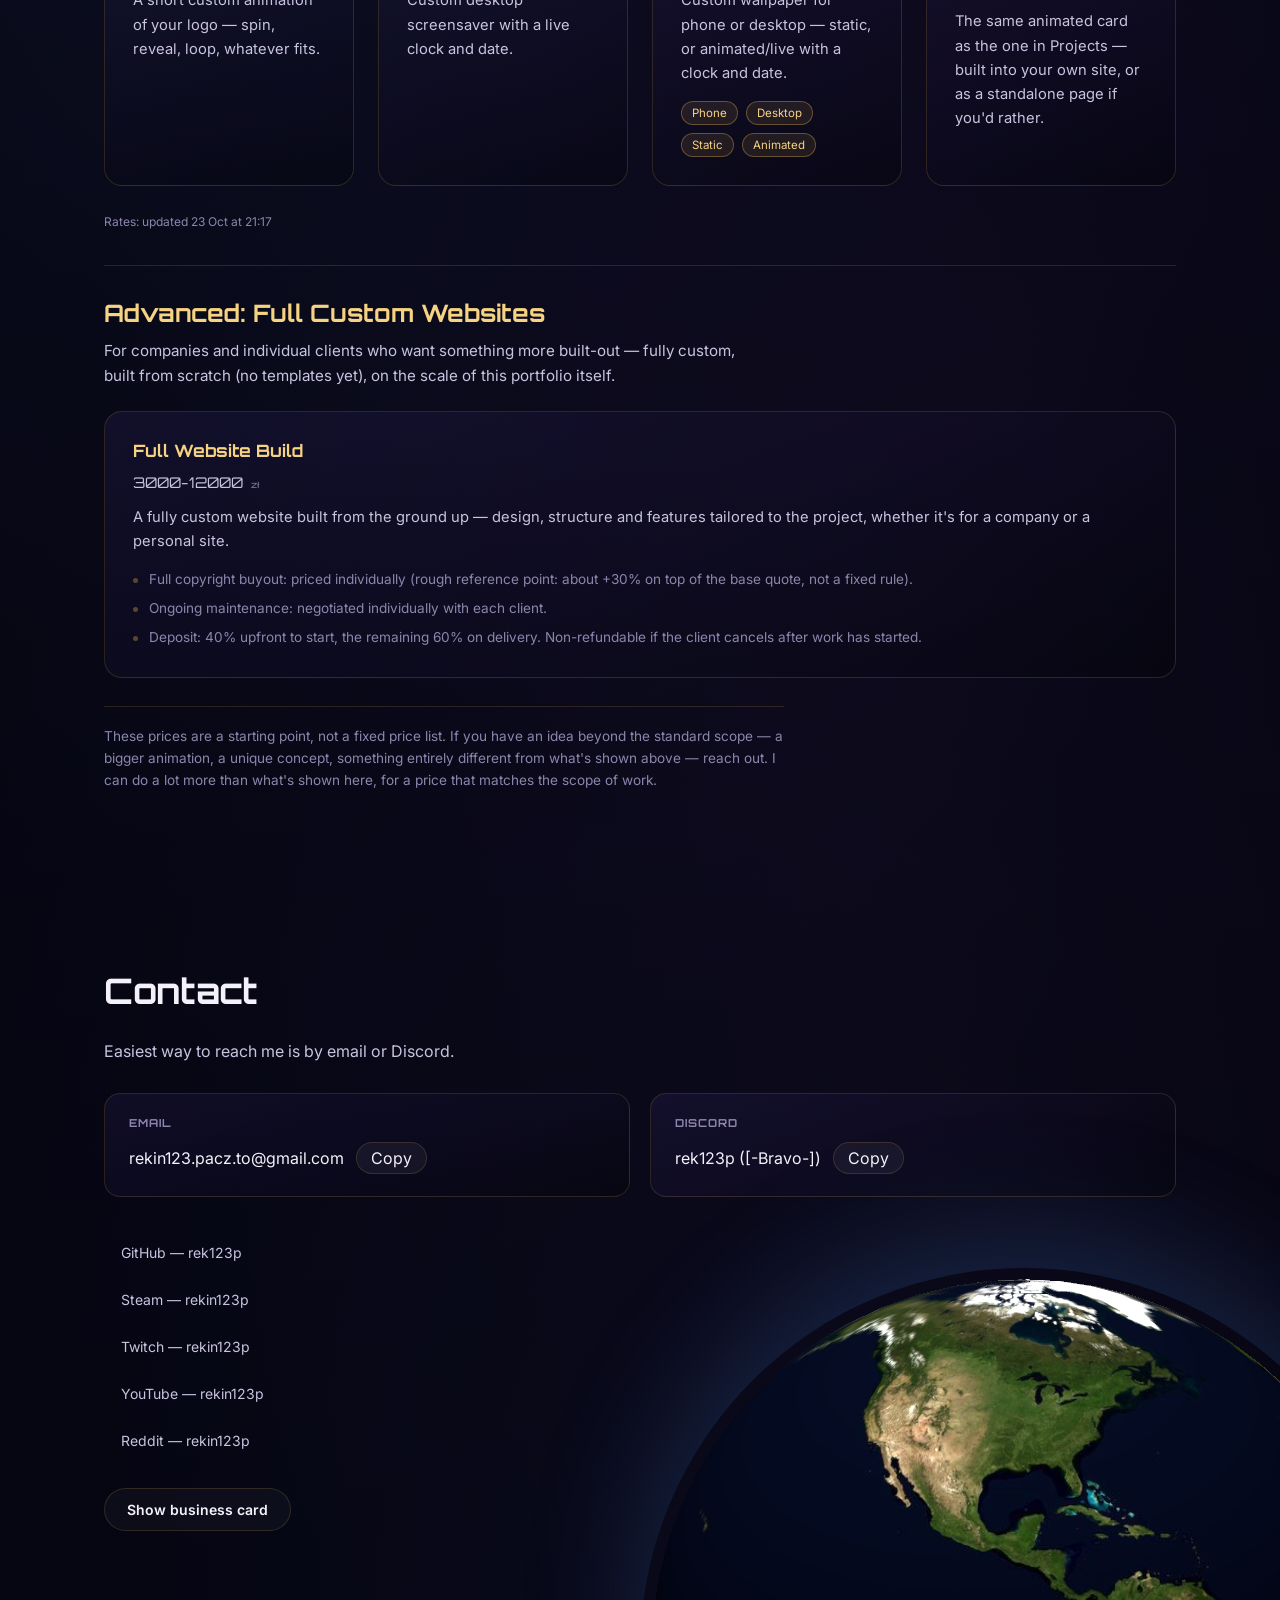
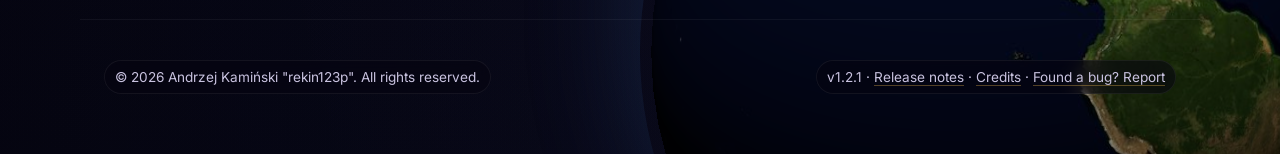
==== commit e7977c7a: "v1.2.1: pricing motto, deposit note, Projects-Pricing cross-links, fix sticky header anchor scroll" ====
--- a/index.html
+++ b/index.html
@@ -167,7 +167,10 @@
                     <li class="tag">Vanilla JS</li>
                     <li class="tag" data-i18n="projects.bizCard.tagSelf">Self-built</li>
                 </ul>
-                <a href="#contact" class="project-card__cta" data-i18n="projects.bizCard.cta">Try it in Contact ↓</a>
+                <div class="project-card__ctas">
+                    <a href="#contact" class="project-card__cta" data-i18n="projects.bizCard.cta">Try it in Contact ↓</a>
+                    <a href="#pricing-bizcard" class="project-card__cta project-card__cta--pricing" data-i18n="projects.pricingCta">See pricing →</a>
+                </div>
             </article>
 
             <article class="project-card">
@@ -179,7 +182,10 @@
                     <li class="tag">WebGL</li>
                     <li class="tag" data-i18n="projects.logoSpinner.tagSelf">Self-built</li>
                 </ul>
-                <a href="#hero" class="project-card__cta" data-i18n="projects.logoSpinner.cta">↑ See it in the Hero above</a>
+                <div class="project-card__ctas">
+                    <a href="#hero" class="project-card__cta" data-i18n="projects.logoSpinner.cta">↑ See it in the Hero above</a>
+                    <a href="#pricing-logo" class="project-card__cta project-card__cta--pricing" data-i18n="projects.pricingCta">See pricing →</a>
+                </div>
             </article>
 
             <article class="project-card">
@@ -193,7 +199,10 @@
                     <li class="tag">Three.js</li>
                     <li class="tag" data-i18n="projects.screensaver.tagOpenSource">Open Source</li>
                 </ul>
-                <a href="https://github.com/rek123p/Screensaver-Time-edition---stock" target="_blank" rel="noopener" class="project-card__cta" data-i18n="projects.screensaver.cta"> Get your Screensaver: Time Edition for free ↗</a>
+                <div class="project-card__ctas">
+                    <a href="https://github.com/rek123p/Screensaver-Time-edition---stock" target="_blank" class="project-card__cta" data-i18n="projects.screensaver.cta"> Get your Screensaver: Time Edition for free ↗</a>
+                    <a href="#pricing-screensaver" class="project-card__cta project-card__cta--pricing" data-i18n="projects.pricingCta">See pricing →</a>
+                </div>
             </article>
 
             <article class="project-card">
@@ -206,7 +215,10 @@
                     <li class="tag">Canvas 2D</li>
                     <li class="tag" data-i18n="projects.wallpaper.tagOpenSource">Open Source</li>
                 </ul>
-                <a href="https://github.com/rek123p/Wallpaper-Time-Edition---stock" target="_blank" rel="noopener" class="project-card__cta" data-i18n="projects.wallpaper.cta">Get your Wallpaper: Time Edition for free ↗</a>
+                <div class="project-card__ctas">
+                    <a href="https://github.com/rek123p/Wallpaper-Time-Edition---stock" target="_blank" rel="noopener" class="project-card__cta" data-i18n="projects.wallpaper.cta">Get your Wallpaper: Time Edition for free ↗</a>
+                    <a href="#pricing-wallpaper" class="project-card__cta project-card__cta--pricing" data-i18n="projects.pricingCta">See pricing →</a>
+                </div>
             </article>
         </div>
     </section>
@@ -214,6 +226,7 @@
     <section id="pricing">
         <h2 data-i18n="pricing.heading">Pricing</h2>
         <p class="lede" data-i18n="pricing.lede">Ballpark ranges for custom work — pick a currency to see them converted live.</p>
+        <p class="pricing-motto" data-i18n="pricing.motto">Priced for people, not for profit.</p>
 
         <div class="currency-switch" role="group" aria-label="Currency">
             <button type="button" class="currency-btn is-active" data-currency="PLN">PLN</button>
@@ -223,7 +236,7 @@
         </div>
 
         <div class="pricing-grid">
-            <article class="pricing-card">
+            <article class="pricing-card" id="pricing-logo">
                 <h3 data-i18n="pricing.logo.title">Animated Logo</h3>
                 <p class="pricing-card__range" data-price-min="200" data-price-max="600">
                     <span class="price-min">200</span>-<span class="price-max">600</span> <span class="price-currency">zł</span>
@@ -231,7 +244,7 @@
                 <p data-i18n="pricing.logo.desc">A short custom animation of your logo — spin, reveal, loop, whatever fits.</p>
             </article>
 
-            <article class="pricing-card">
+            <article class="pricing-card" id="pricing-screensaver">
                 <h3 data-i18n="pricing.screensaver.title">Screensaver</h3>
                 <p class="pricing-card__range" data-price-min="250" data-price-max="800">
                     <span class="price-min">250</span>-<span class="price-max">800</span> <span class="price-currency">zł</span>
@@ -239,7 +252,7 @@
                 <p data-i18n="pricing.screensaver.desc">Custom desktop screensaver with a live clock and date.</p>
             </article>
 
-            <article class="pricing-card">
+            <article class="pricing-card" id="pricing-wallpaper">
                 <h3 data-i18n="pricing.wallpaper.title">Wallpaper</h3>
                 <p class="pricing-card__range" data-price-min="150" data-price-max="450">
                     <span class="price-min">150</span>-<span class="price-max">450</span> <span class="price-currency">zł</span>
@@ -253,7 +266,7 @@
                 </ul>
             </article>
 
-            <article class="pricing-card">
+            <article class="pricing-card" id="pricing-bizcard">
                 <h3 data-i18n="pricing.bizCard.title">Digital Business Card</h3>
                 <p class="pricing-card__range" data-price-min="300" data-price-max="800">
                     <span class="price-min">300</span>-<span class="price-max">800</span> <span class="price-currency">zł</span>
@@ -281,6 +294,7 @@
                     <ul class="pricing-extras">
                         <li data-i18n="pricing.webpage.rights">Full copyright buyout: priced individually (rough reference point: about +30% on top of the base quote, not a fixed rule).</li>
                         <li data-i18n="pricing.webpage.maintenance">Ongoing maintenance: negotiated individually with each client.</li>
+                        <li data-i18n="pricing.webpage.deposit">Deposit: 40% upfront to start, the remaining 60% on delivery. Non-refundable if the client cancels after work has started.</li>
                     </ul>
                 </article>
             </div>
--- a/css/style.css
+++ b/css/style.css
@@ -276,6 +276,10 @@
 
 /* Header / nav */
 
+html {
+    scroll-padding-top: calc(var(--header-height, 90px) + 12px);
+}
+
 header {
     position: sticky;
     top: 0;
@@ -934,6 +938,14 @@
     padding-top: 6px;
 }
 
+.pricing-motto {
+    color: var(--text-2);
+    font-size: 0.85rem;
+    font-style: italic;
+    margin-top: -14px;
+    margin-bottom: 28px;
+}
+
 .pricing-updated {
     color: var(--text-2);
     font-size: 12px;
@@ -1268,11 +1280,17 @@
     padding: 40px 0;
 }
 
-/* Projects — "Digital Business Card" card's own CTA link */
+/* Projects — per-card CTA link(s), pinned to the bottom of the card */
+
+.project-card__ctas {
+    display: flex;
+    flex-direction: column;
+    gap: 6px;
+    margin-top: auto;
+}
 
 .project-card__cta {
     align-self: flex-start;
-    margin-top: auto;
     padding-top: 4px;
     color: var(--gold-bright);
     font-size: 0.88rem;
@@ -1281,6 +1299,17 @@
 .project-card__cta:hover {
     text-decoration: underline;
     text-decoration-color: var(--gold-dim);
+}
+
+/* Secondary cross-link from a Projects card to its matching Pricing card */
+.project-card__cta--pricing {
+    color: var(--text-2);
+    font-weight: 500;
+    font-size: 0.82rem;
+    padding-top: 0;
+}
+.project-card__cta--pricing:hover {
+    text-decoration-color: var(--text-2);
 }
 
 /* Contact — button that open the business card modal */
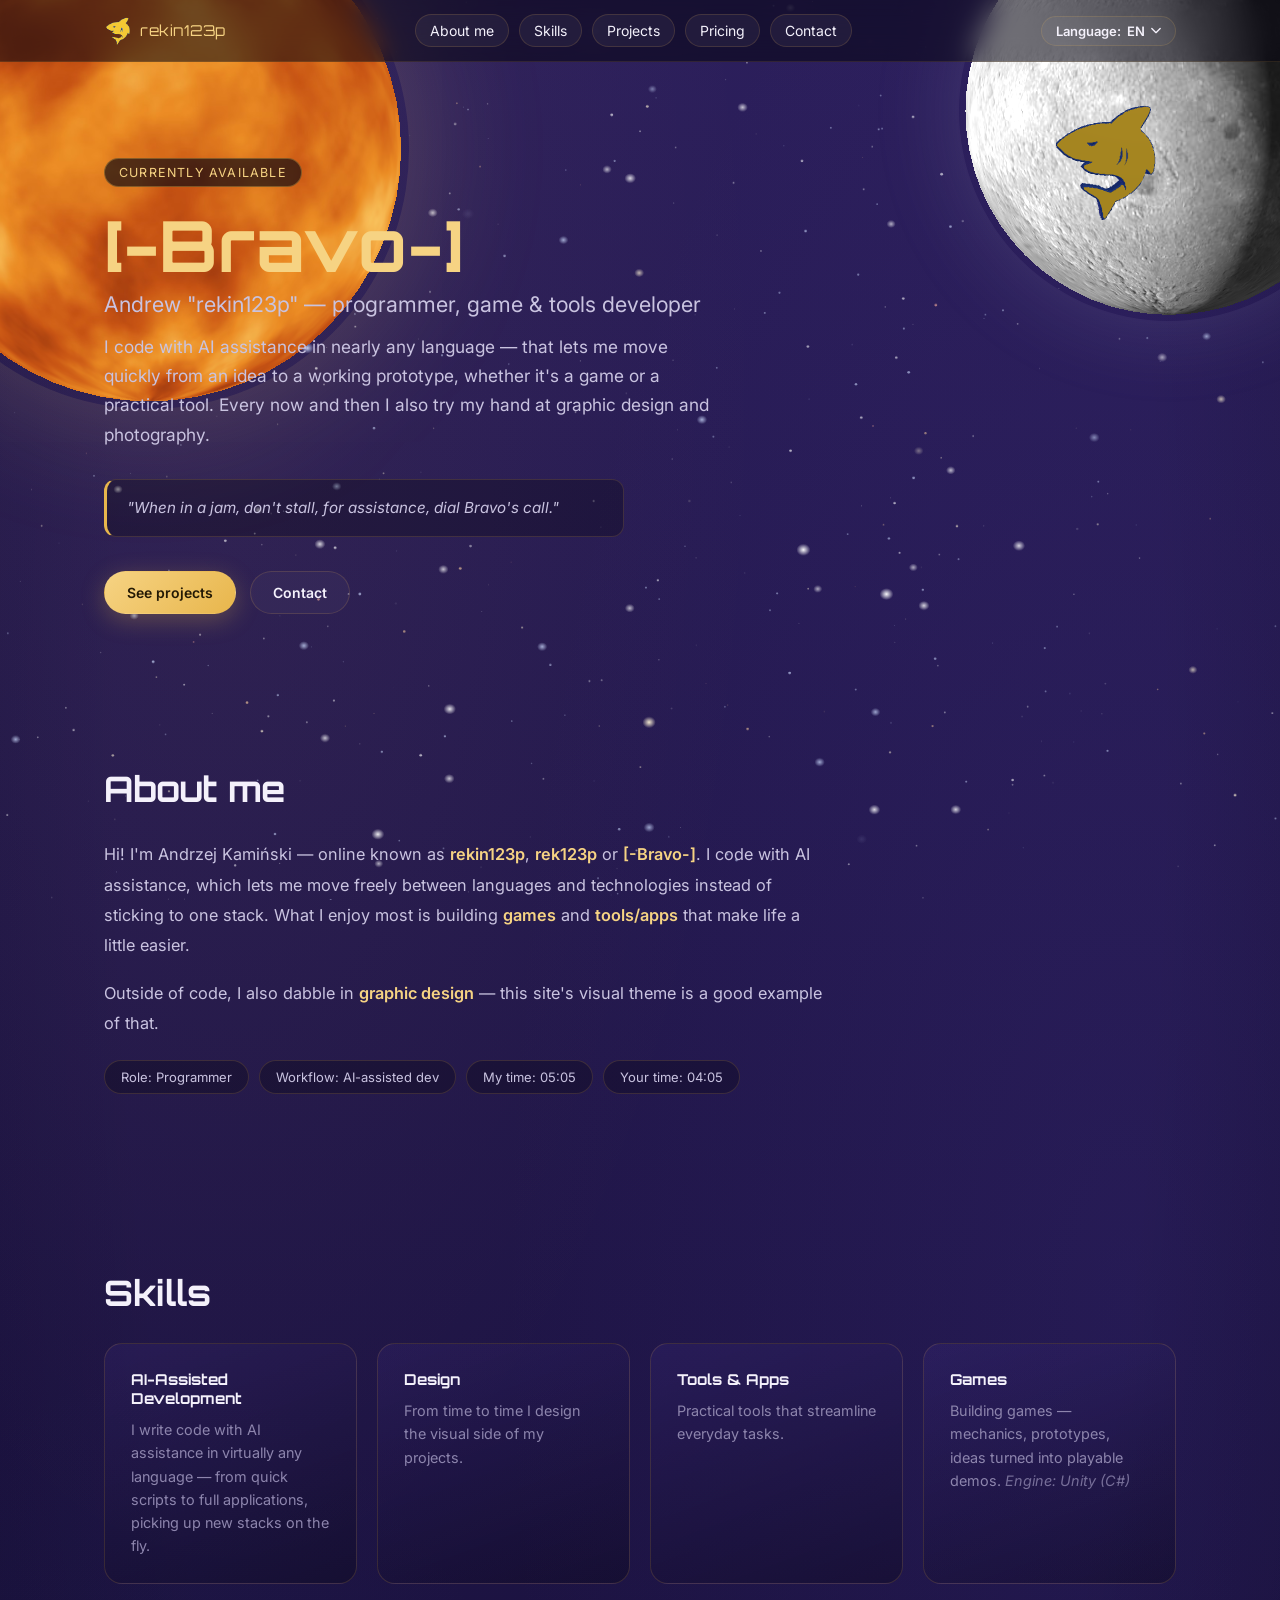
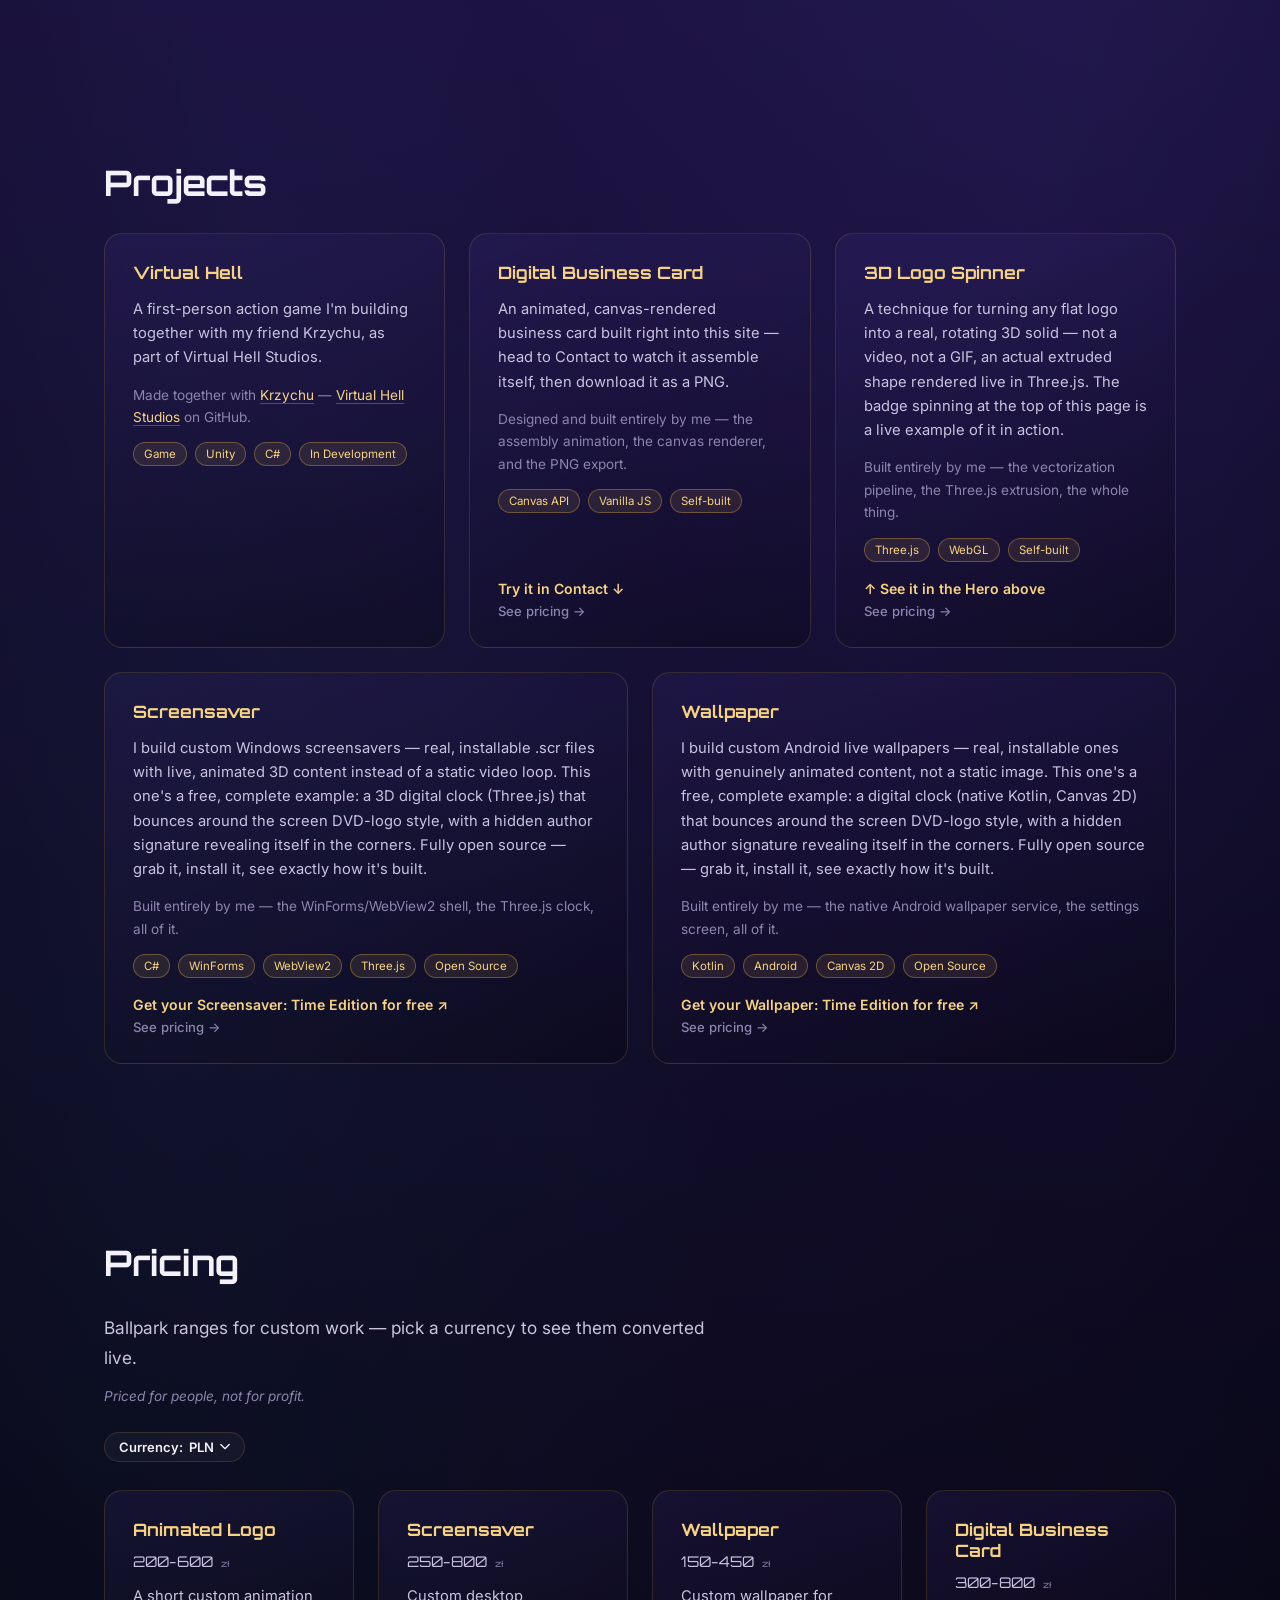
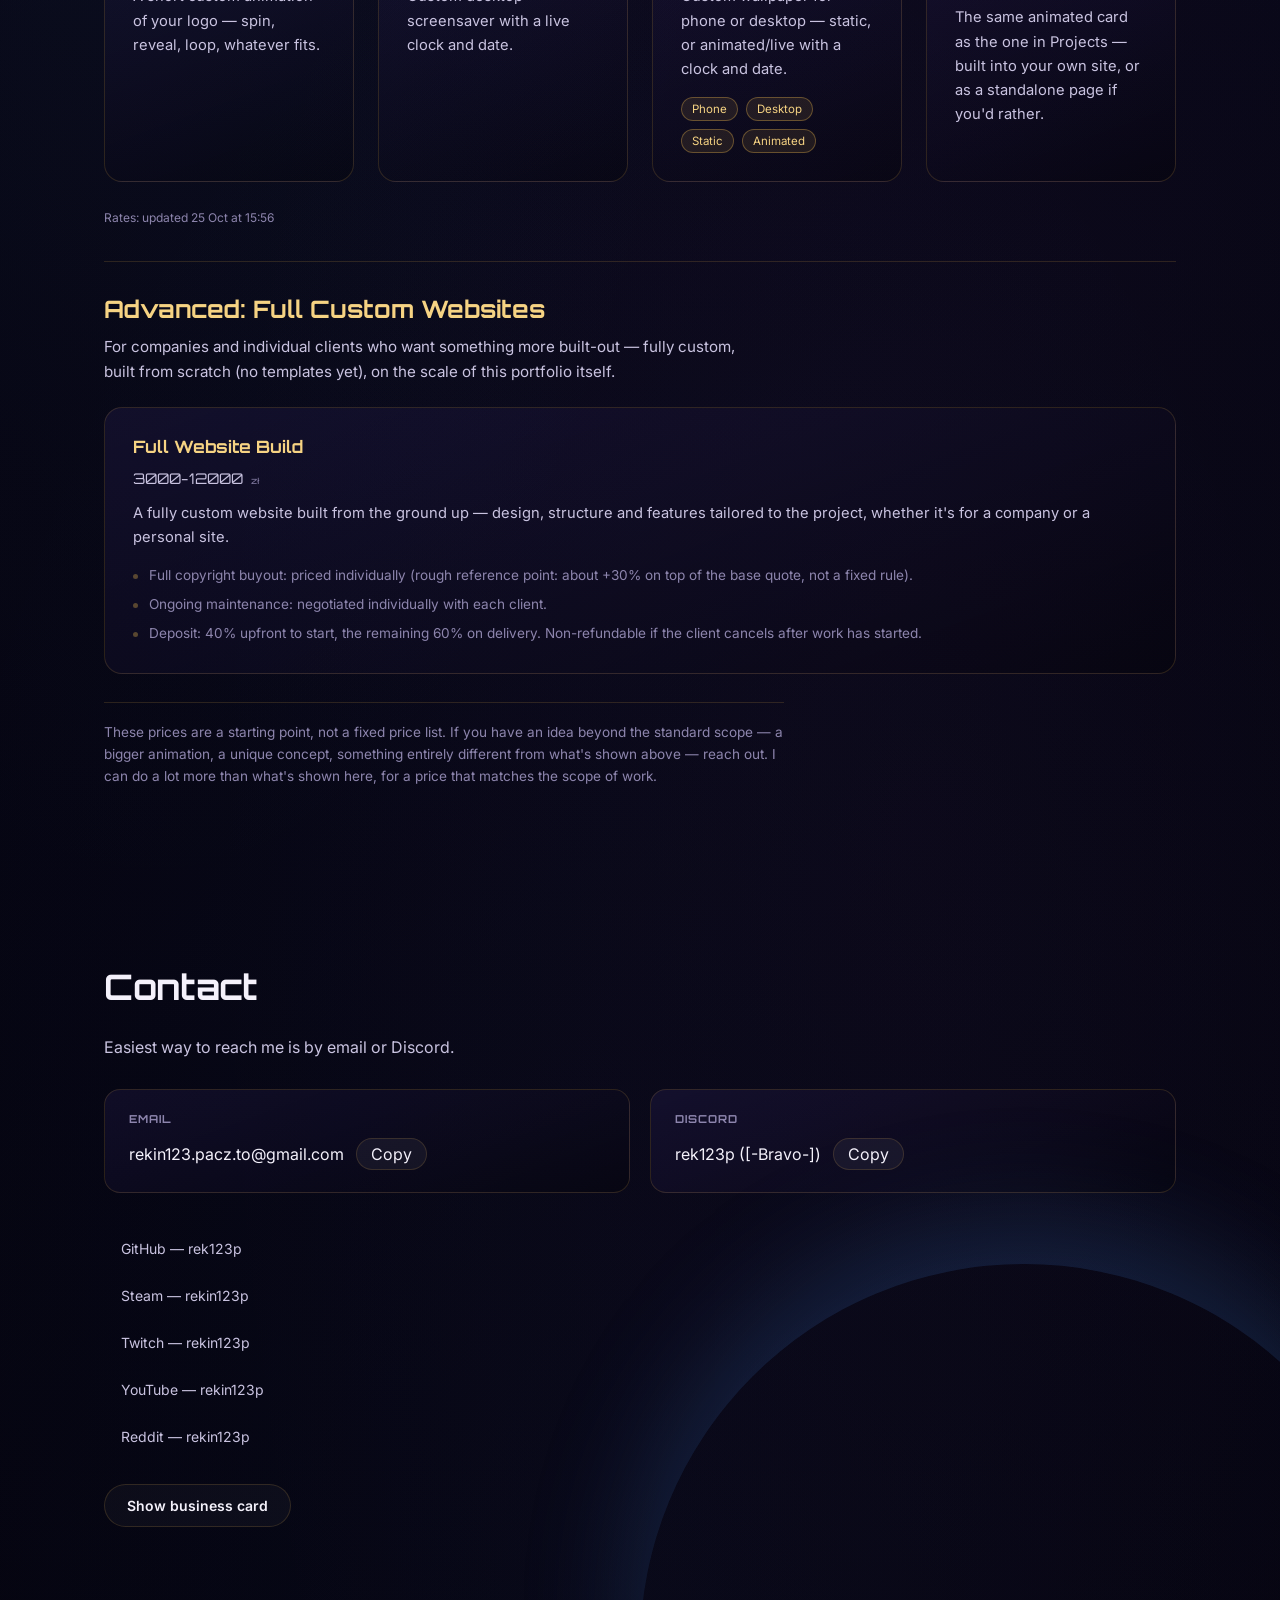
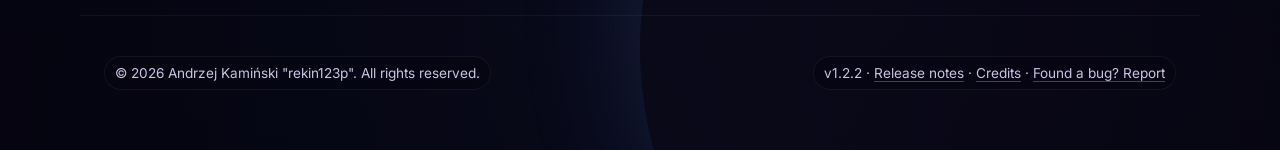
==== commit bd7bea96: "v1.2.2 — Add Georgian Lari (GEL) currency and redesign currency picker as a searchable dropdown (v1." ====
--- a/index.html
+++ b/index.html
@@ -228,11 +228,19 @@
         <p class="lede" data-i18n="pricing.lede">Ballpark ranges for custom work — pick a currency to see them converted live.</p>
         <p class="pricing-motto" data-i18n="pricing.motto">Priced for people, not for profit.</p>
 
-        <div class="currency-switch" role="group" aria-label="Currency">
-            <button type="button" class="currency-btn is-active" data-currency="PLN">PLN</button>
-            <button type="button" class="currency-btn" data-currency="EUR">EUR</button>
-            <button type="button" class="currency-btn" data-currency="USD">USD</button>
-            <button type="button" class="currency-btn" data-currency="GBP">GBP</button>
+        <div class="currency-switch">
+            <button id="currencyToggle" type="button" aria-haspopup="listbox" aria-expanded="false">
+                <span data-i18n="pricing.currencyLabel">Currency:</span>
+                <span id="currencyCurrent">PLN</span>
+                <svg class="currency-switch__caret" viewBox="0 0 12 8" aria-hidden="true">
+                    <path d="M1 1l5 5 5-5" fill="none" stroke="currentColor" stroke-width="1.6" stroke-linecap="round" stroke-linejoin="round" />
+                </svg>
+            </button>
+            <div id="currencyMenu" class="currency-switch__menu" hidden>
+                <input id="currencySearch" type="text" class="currency-switch__search" autocomplete="off" />
+                <ul id="currencyList" class="currency-switch__list" role="listbox"></ul>
+                <p id="currencySearchEmpty" class="currency-switch__empty" hidden data-i18n="pricing.currencySearchEmpty">No currencies match.</p>
+            </div>
         </div>
 
         <div class="pricing-grid">
--- a/css/style.css
+++ b/css/style.css
@@ -855,34 +855,105 @@
 /* Pricing */
 
 .currency-switch {
-    display: flex;
-    flex-wrap: wrap;
-    gap: 8px;
+    position: relative;
+    display: inline-flex;
     margin-bottom: 28px;
 }
 
-.currency-btn {
+#currencyToggle {
+    display: inline-flex;
+    align-items: center;
+    gap: 6px;
+    background: rgba(255, 255, 255, 0.04);
+    border: 1px solid var(--card-border);
+    color: var(--text-0);
+    border-radius: 999px;
+    padding: 6px 14px;
     font-family: var(--font-body);
     font-size: 13px;
     font-weight: 600;
-    color: var(--text-1);
-    background: transparent;
-    border: 1px solid var(--card-border);
-    border-radius: 999px;
-    padding: 8px 18px;
     cursor: pointer;
     transition: border-color 0.2s, color 0.2s, background 0.2s;
 }
-
-.currency-btn:hover:not(:disabled) {
+#currencyToggle:hover {
     border-color: var(--card-border-hover);
     color: var(--gold-bright);
-}
-
-.currency-btn.is-active {
-    background: var(--gold-dim);
-    border-color: var(--card-border-hover);
-    color: var(--gold-bright);
+    background: rgba(255, 255, 255, 0.06);
+}
+
+.currency-switch__caret {
+    width: 10px;
+    height: 10px;
+    transition: transform 0.15s ease;
+}
+
+#currencyToggle[aria-expanded="true"] .currency-switch__caret {
+    transform: rotate(180deg);
+}
+
+.currency-switch__menu {
+    position: absolute;
+    top: calc(100% + 8px);
+    left: 0;
+    min-width: 220px;
+    background: var(--bg-1);
+    border: 1px solid var(--card-border);
+    border-radius: 12px;
+    padding: 10px;
+    box-shadow: 0 12px 30px rgba(2, 2, 10, 0.45);
+    z-index: 60;
+}
+
+.currency-switch__search {
+    display: block;
+    width: 100%;
+    box-sizing: border-box;
+    background: rgba(255, 255, 255, 0.04);
+    border: 1px solid var(--card-border);
+    color: var(--text-0);
+    border-radius: 8px;
+    padding: 8px 10px;
+    font-family: var(--font-body);
+    font-size: 13px;
+    margin-bottom: 8px;
+}
+
+.currency-switch__search:focus {
+    outline: none;
+    border-color: var(--gold-dim);
+}
+
+.currency-switch__list {
+    list-style: none;
+    max-height: 220px;
+    overflow-y: auto;
+}
+
+.currency-switch__list button {
+    display: block;
+    width: 100%;
+    text-align: left;
+    background: none;
+    border: none;
+    color: var(--text-1);
+    font-family: var(--font-body);
+    font-size: 13px;
+    padding: 8px 10px;
+    border-radius: 8px;
+    cursor: pointer;
+    transition: background 0.15s, color 0.15s;
+}
+
+.currency-switch__list button:hover,
+.currency-switch__list button[aria-selected="true"] {
+    background: rgba(232, 182, 76, 0.1);
+    color: var(--gold-bright);
+}
+
+.currency-switch__empty {
+    color: var(--text-2);
+    font-size: 12.5px;
+    padding: 8px 10px 4px;
 }
 
 .pricing-grid {
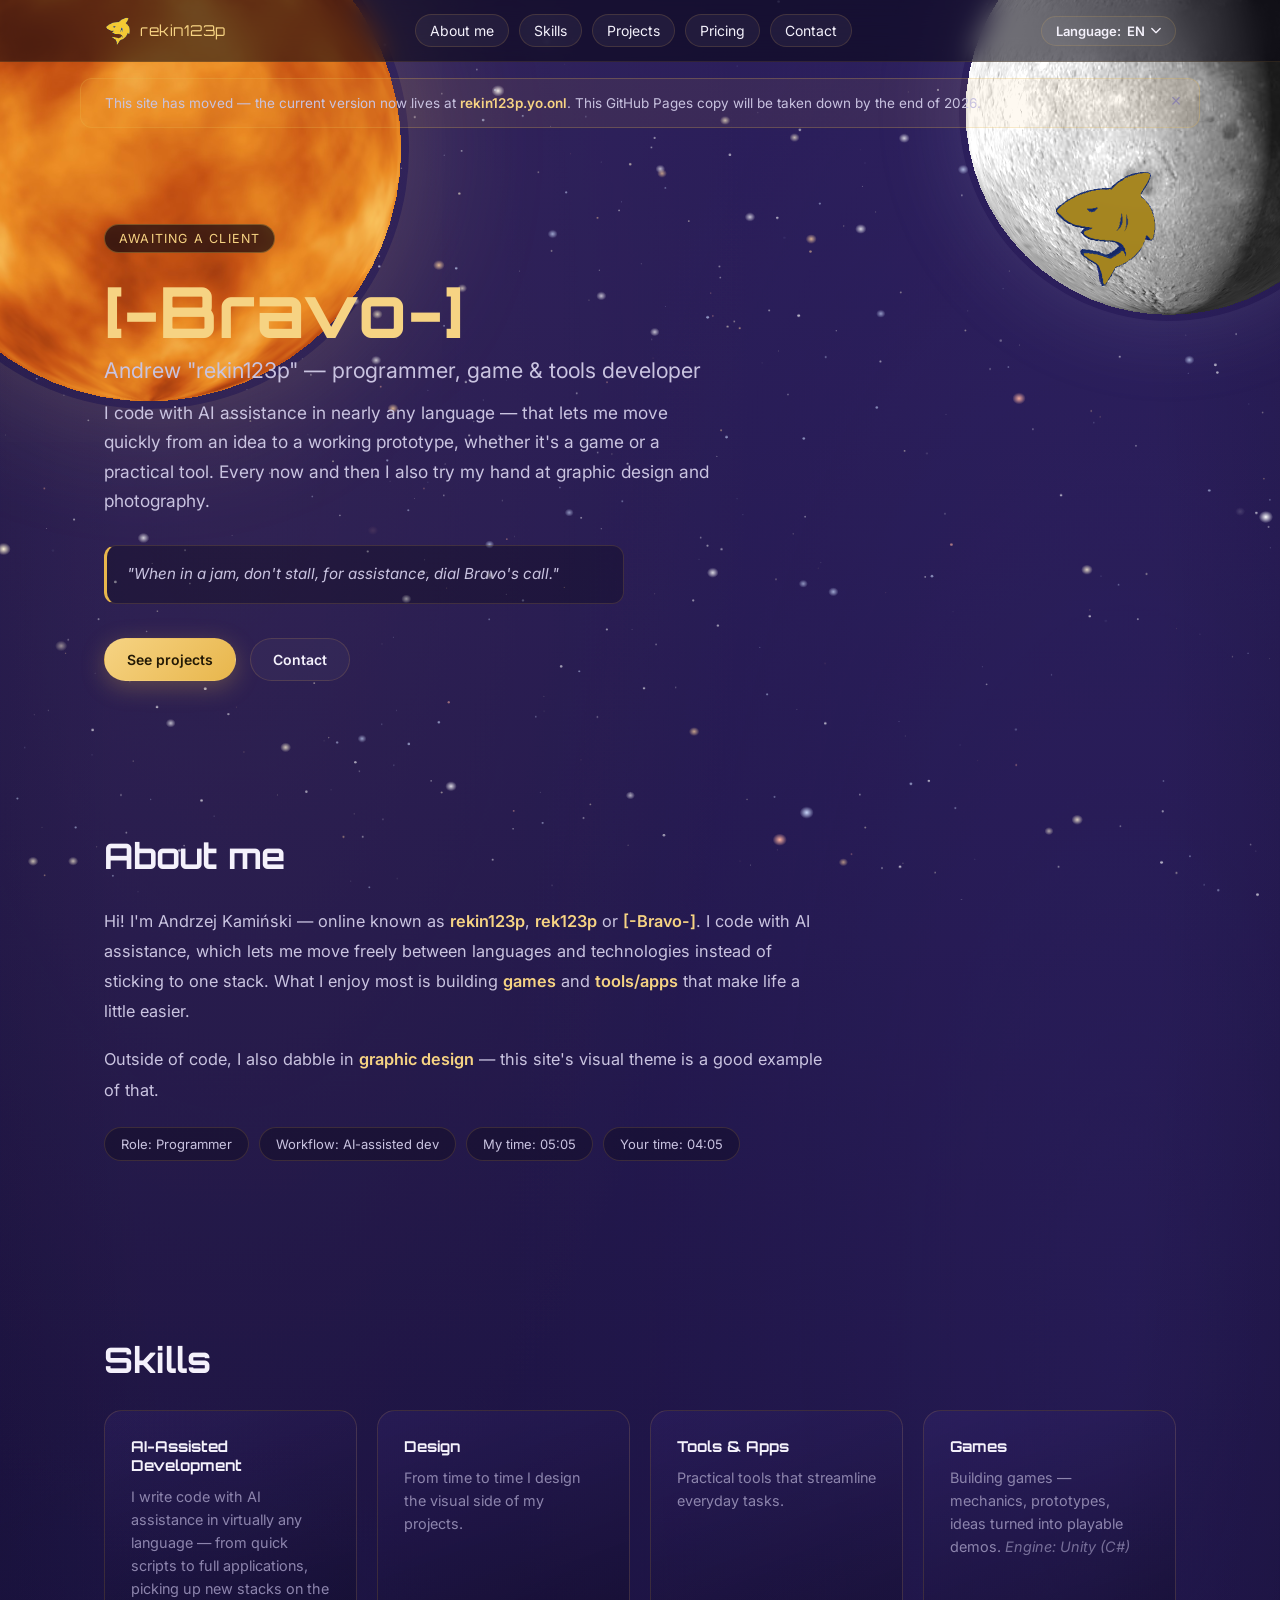
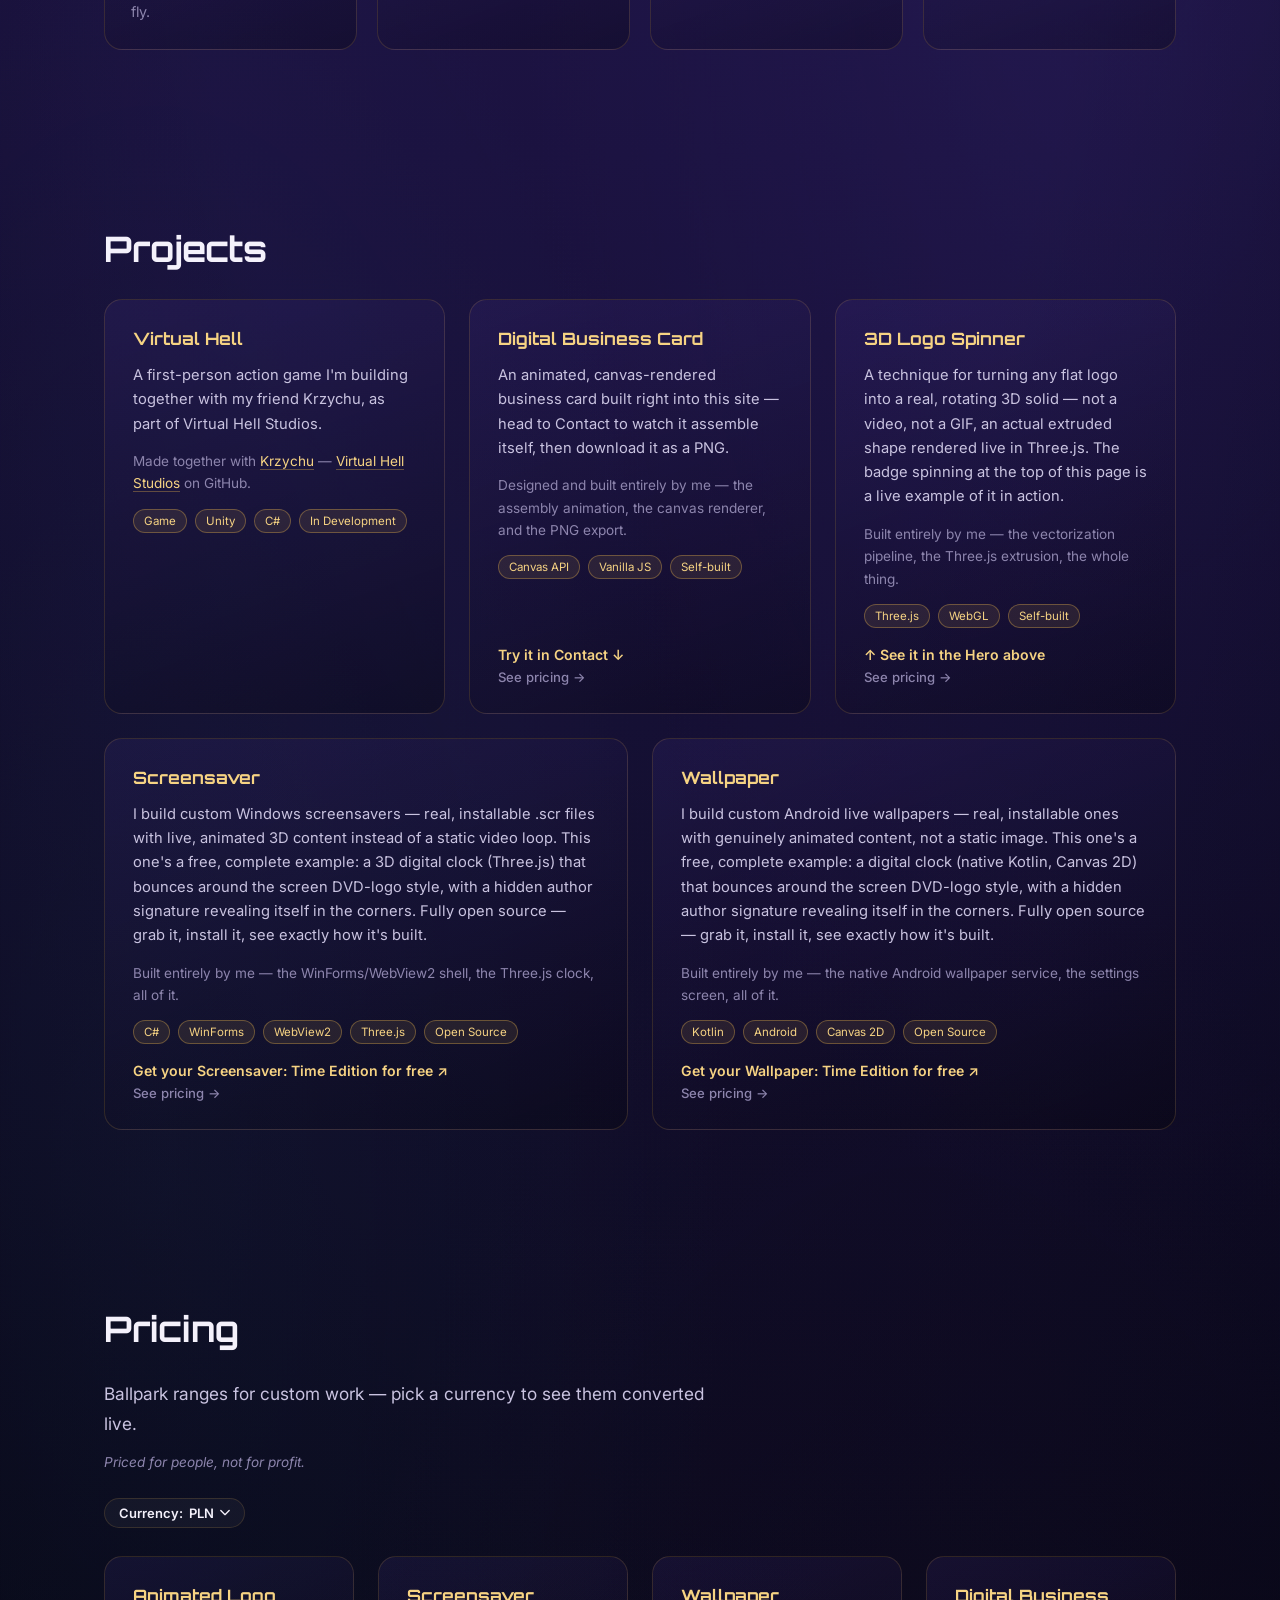
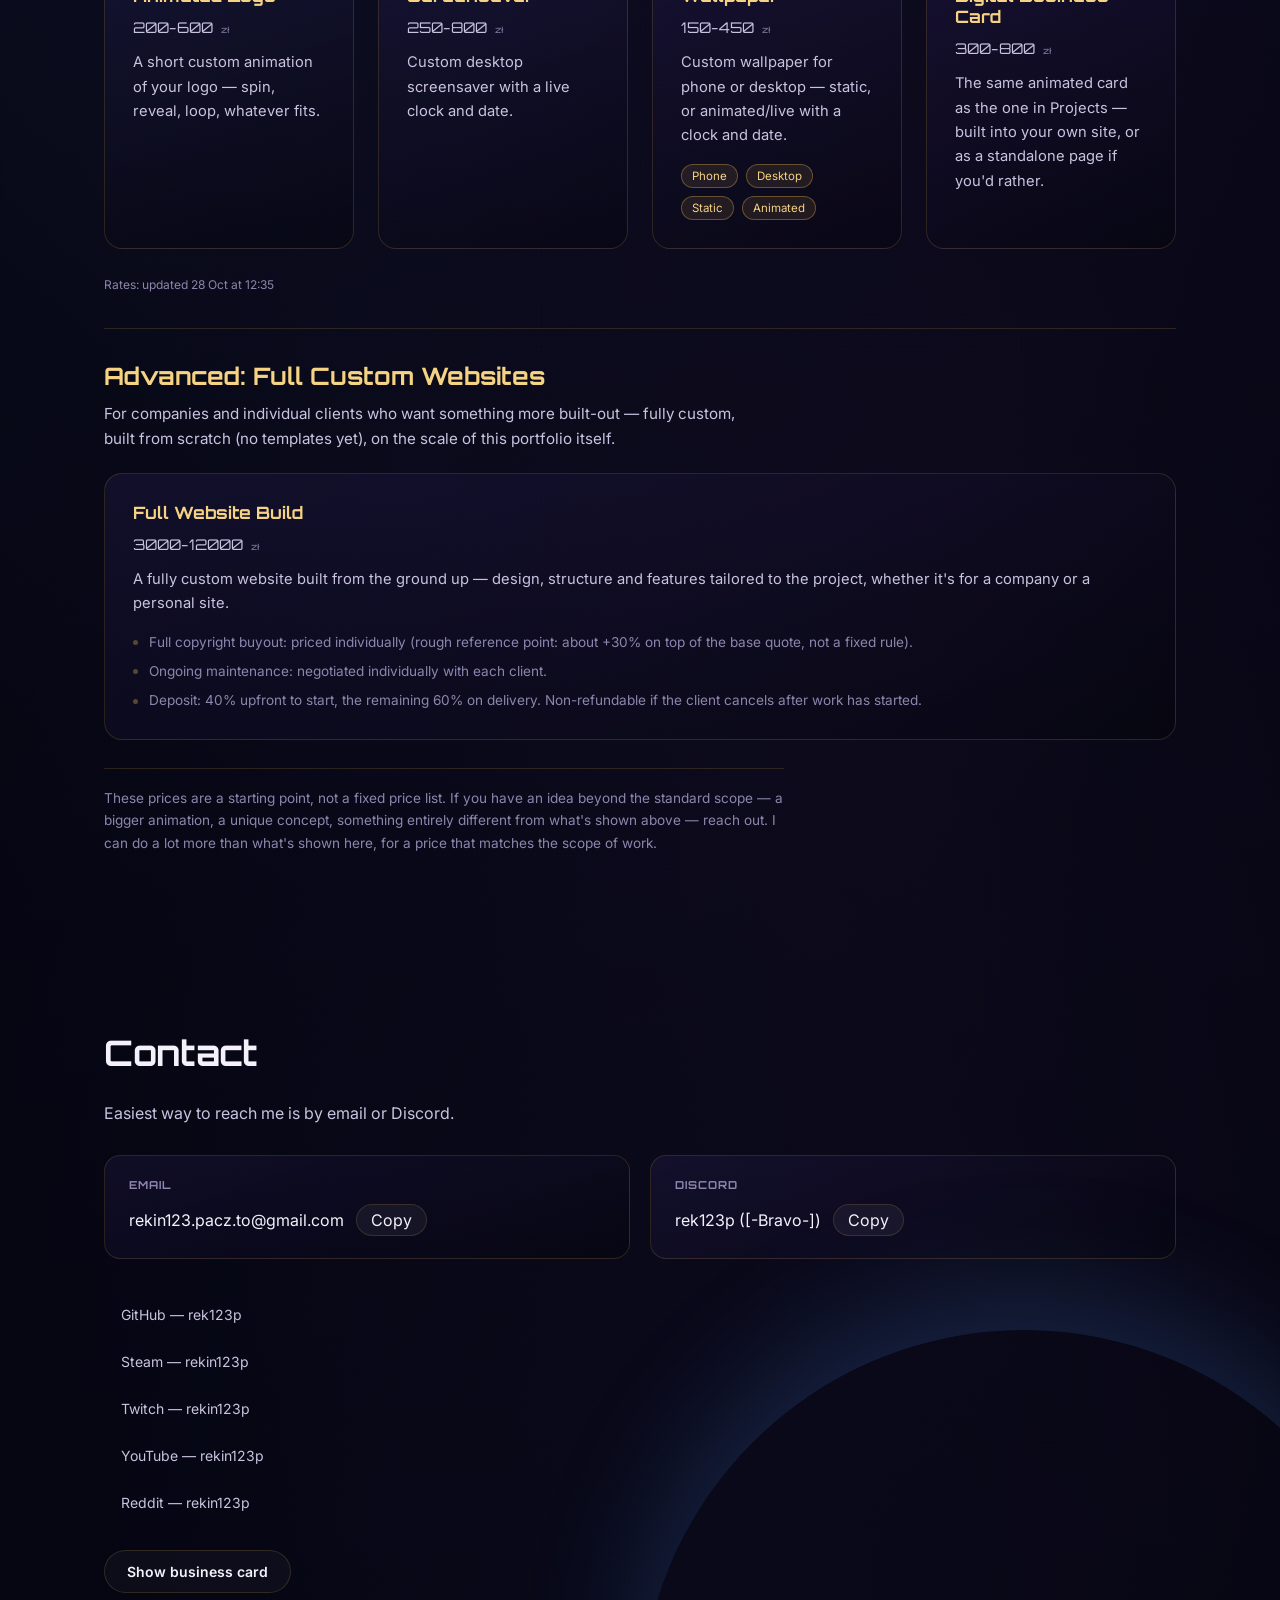
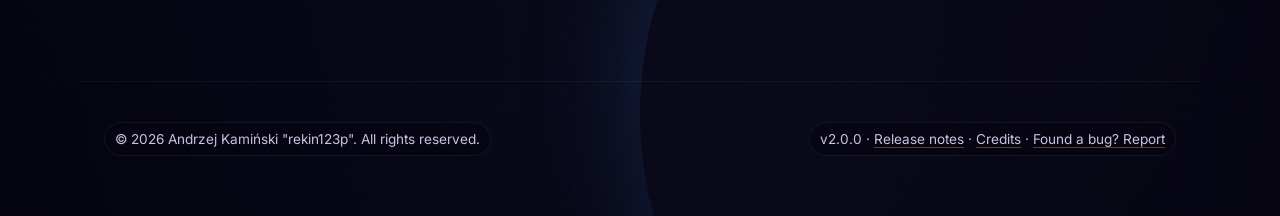
==== commit ff1bbfe2: "Major update 2.0.0: The end of GitHub Pages version, new domain available" ====
--- a/index.html
+++ b/index.html
@@ -68,6 +68,11 @@
     </nav>
 </header>
 
+<div id="migrationBanner" class="migration-banner" role="note">
+    <p data-i18n="migration.bannerText">This site has moved — the current version now lives at <a href="https://rekin123p.yo.onl" target="_blank" rel="noopener">rekin123p.yo.onl</a>. This GitHub Pages copy will be taken down by the end of 2026.</p>
+    <button type="button" id="migrationBannerClose" class="migration-banner__close" aria-label="Close">×</button>
+</div>
+
 <main>
 
     <section id="hero">
--- a/css/style.css
+++ b/css/style.css
@@ -512,6 +512,53 @@
     padding: 8px 10px 4px;
 }
 
+.migration-banner {
+    position: relative;
+    max-width: 1120px;
+    margin: 16px auto 0;
+    padding: 14px 44px 14px 24px;
+    background: rgba(232, 182, 76, 0.08);
+    border: 1px solid rgba(232, 182, 76, 0.25);
+    border-radius: 12px;
+}
+
+.migration-banner p {
+    margin: 0;
+    font-family: var(--font-body);
+    font-size: 13.5px;
+    line-height: 1.5;
+    color: var(--text-1);
+}
+
+.migration-banner a {
+    color: var(--gold-bright);
+    font-weight: 600;
+}
+
+.migration-banner__close {
+    position: absolute;
+    top: 9px;
+    right: 10px;
+    width: 26px;
+    height: 26px;
+    display: inline-flex;
+    align-items: center;
+    justify-content: center;
+    background: transparent;
+    border: none;
+    color: var(--text-2);
+    font-size: 18px;
+    line-height: 1;
+    cursor: pointer;
+    border-radius: 6px;
+    transition: color 0.2s, background 0.2s;
+}
+
+.migration-banner__close:hover {
+    color: var(--gold-bright);
+    background: rgba(255, 255, 255, 0.08);
+}
+
 /* Hero */
 
 #hero {
